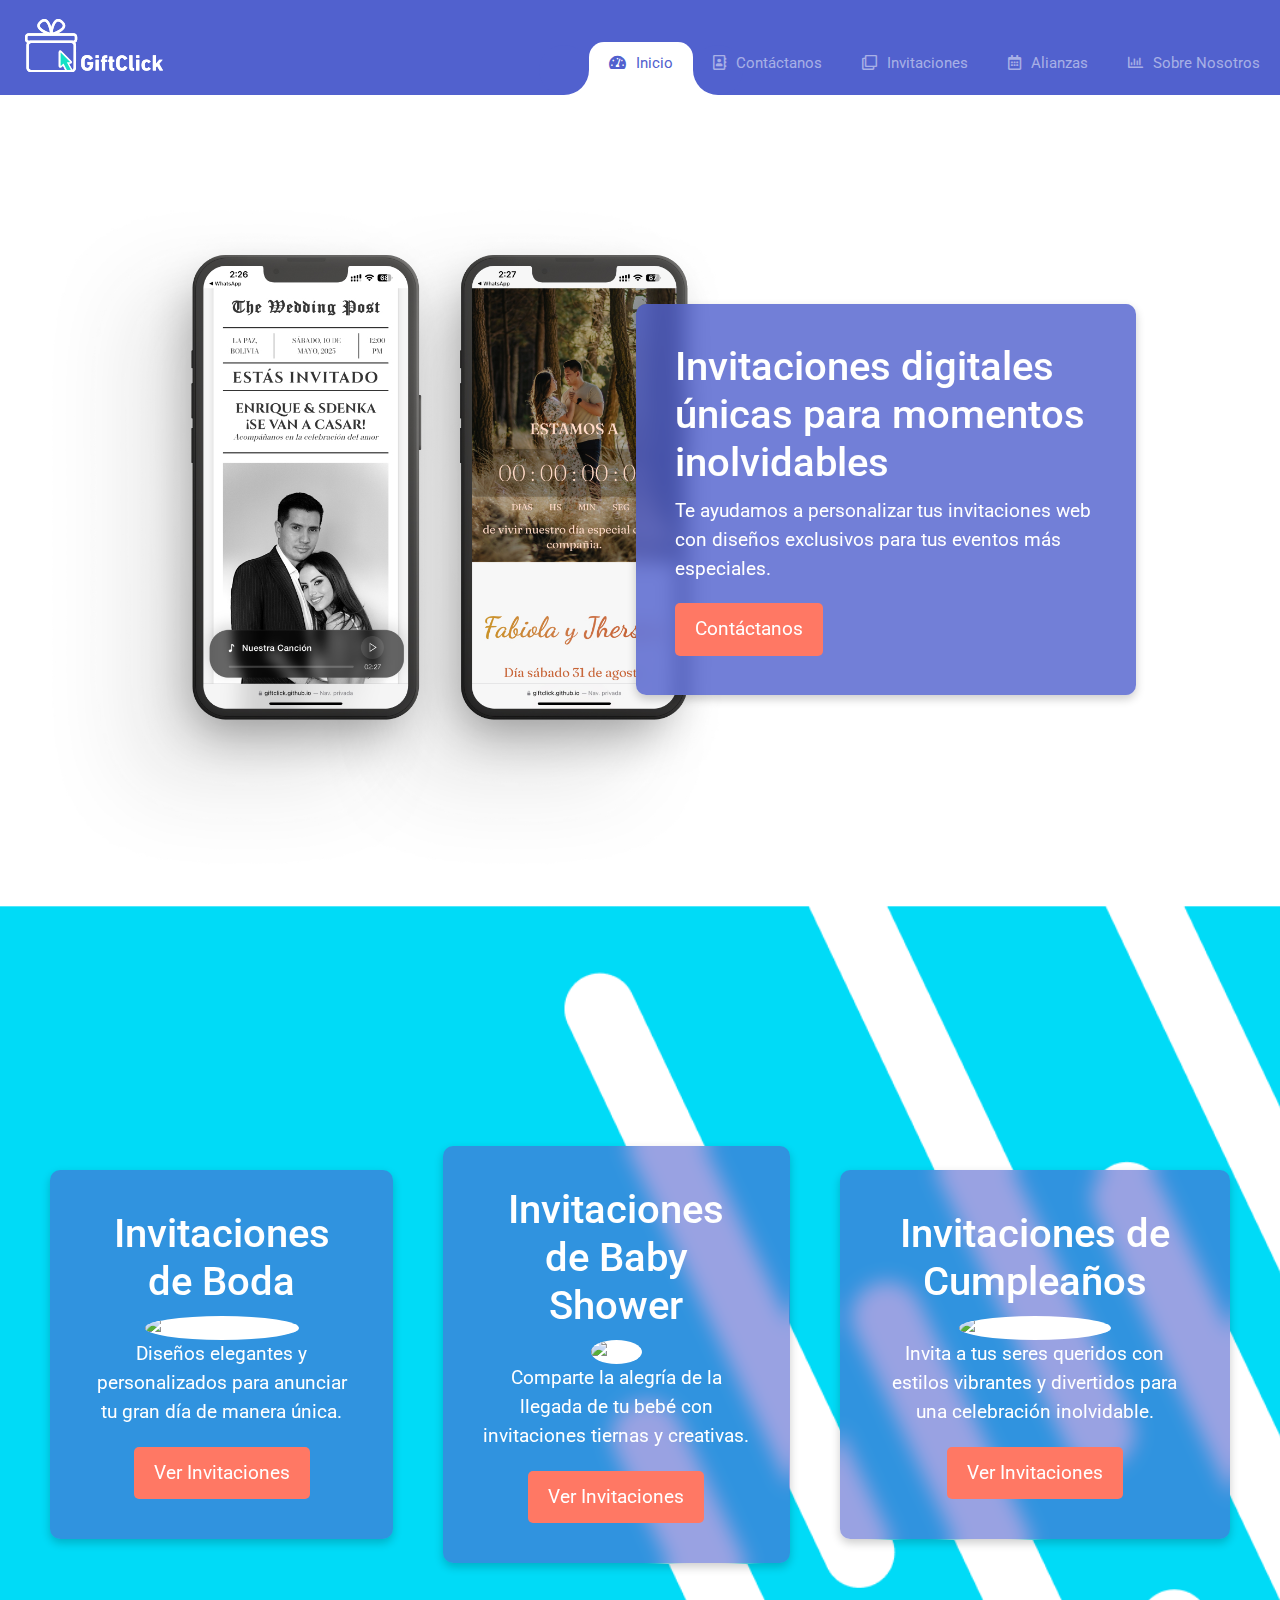
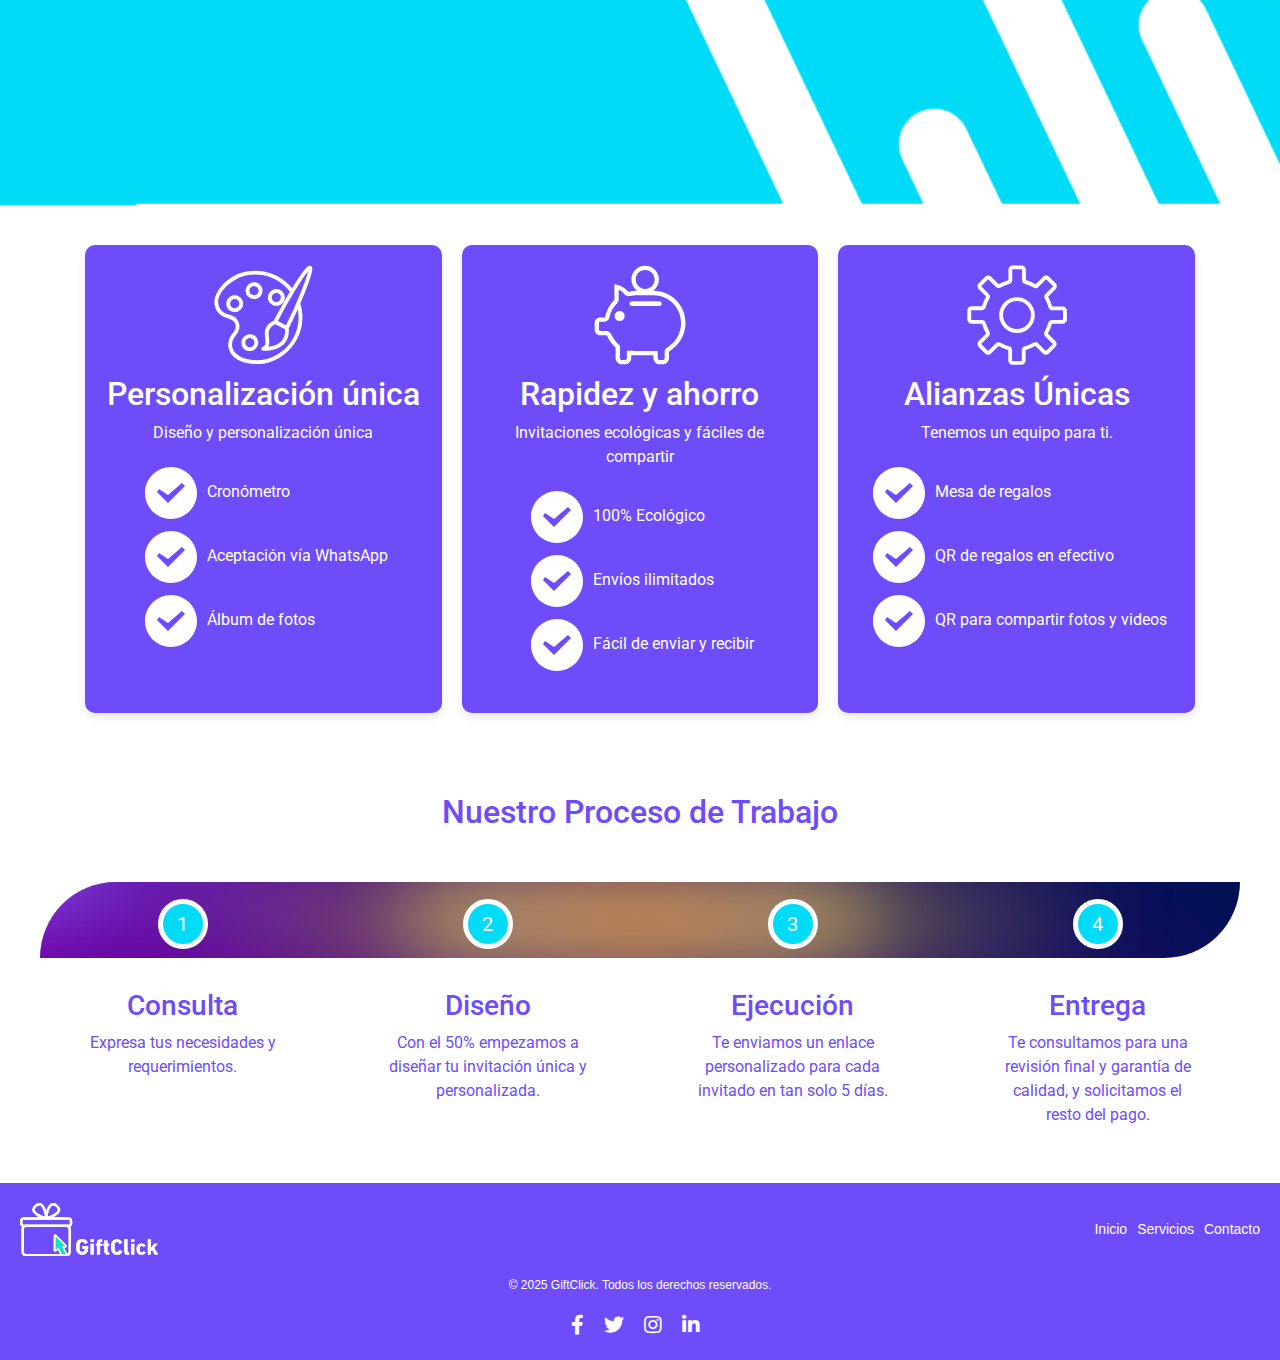
==== index.html @ c55ed54d "Giftclick" ====
<!DOCTYPE html>
<html lang="en">

<head>
    <meta charset="UTF-8">
    <meta name="viewport" content="width=device-width, initial-scale=1.0">
    <title>GiftClick - Invitaciones Virtuales</title>
    <link rel="stylesheet" href="https://cdnjs.cloudflare.com/ajax/libs/font-awesome/5.15.3/css/all.min.css">
    <link rel="stylesheet" href="styles.css">
    <link rel="stylesheet" href="https://stackpath.bootstrapcdn.com/bootstrap/4.5.2/css/bootstrap.min.css">
    <script src="https://cdnjs.cloudflare.com/ajax/libs/jquery/3.6.0/jquery.min.js"></script>
</head>

<body>
    <nav class="navbar navbar-expand-custom navbar-mainbg">
        <a class="navbar-brand navbar-logo" href="#">

            <svg width="138" viewBox="0 0 653 253" fill="none" xmlns="http://www.w3.org/2000/svg">
                <path
                    d="M229.803 114.18H17.219C12.6551 114.17 8.28077 112.353 5.05361 109.125C1.82645 105.898 0.00931408 101.523 0 96.9588V84.779C0.00931408 80.2146 1.82645 75.8398 5.05361 72.6123C8.28077 69.3848 12.6551 67.5674 17.219 67.5581H229.803C234.367 67.5674 238.742 69.3848 241.969 72.6123C245.196 75.8398 247.013 80.2146 247.022 84.779V96.9588C247.013 101.523 245.196 105.898 241.969 109.125C238.742 112.353 234.367 114.17 229.803 114.18V114.18ZM17.2013 78.9272C15.6401 78.9272 14.1429 79.5474 13.0389 80.6515C11.935 81.7556 11.3148 83.2529 11.3148 84.8143V96.9588C11.3148 98.5202 11.935 100.018 13.0389 101.122C14.1429 102.226 15.6401 102.846 17.2013 102.846H229.803C231.365 102.846 232.862 102.226 233.966 101.122C235.07 100.018 235.69 98.5202 235.69 96.9588V84.779C235.69 83.2176 235.07 81.7203 233.966 80.6162C232.862 79.5122 231.365 78.8919 229.803 78.8919L17.2013 78.9272Z"
                    fill="white" />
                <path
                    d="M118.629 76.8469C117.394 76.8466 116.168 76.6442 114.999 76.2477C91.3467 68.2453 62.3724 54.673 58.7241 35.478C56.9617 26.2946 61.1034 17.411 70.9554 9.03847C80.8074 0.66596 90.2364 -1.88982 98.9781 1.37106C117.272 8.17482 125.767 39.109 129.68 63.874C129.931 65.4715 129.834 67.1047 129.396 68.6614C128.958 70.2181 128.189 71.6618 127.141 72.8937C126.093 74.1256 124.792 75.1165 123.326 75.7989C121.86 76.4812 120.264 76.8387 118.647 76.8469H118.629ZM118.471 65.6366L124.075 64.7376L118.471 65.6366ZM91.5935 11.4003C87.7161 11.4003 83.2572 13.5156 78.2871 17.7107C71.7661 23.2277 68.9462 28.4804 69.8627 33.3453C71.819 43.639 90.4303 55.9245 118.435 65.4251C113.782 36.1125 104.829 15.6484 95.0302 11.9998C93.9298 11.5957 92.7657 11.3925 91.5935 11.4003Z"
                    fill="white" />
                <path
                    d="M130.014 76.8469C128.397 76.8386 126.801 76.4812 125.335 75.7988C123.869 75.1165 122.568 74.1256 121.52 72.8937C120.472 71.6618 119.703 70.2181 119.265 68.6614C118.827 67.1047 118.73 65.4715 118.982 63.874V63.874C122.877 39.1971 131.319 8.19248 149.683 1.37109C158.495 -1.87215 167.854 0.70125 177.706 9.0385C187.558 17.3758 191.682 26.277 189.937 35.478C186.289 54.6731 157.315 68.2453 133.663 76.2477C132.488 76.6461 131.255 76.8485 130.014 76.8469V76.8469ZM157.068 11.4004C155.896 11.3926 154.731 11.5957 153.631 11.9998C143.832 15.6485 134.861 36.0949 130.226 65.4251C158.249 55.9245 176.842 43.639 178.799 33.3453C179.715 28.4804 176.895 23.2278 170.374 17.7107C165.404 13.5157 160.945 11.4004 157.068 11.4004V11.4004Z"
                    fill="white" />
                <path
                    d="M266.021 208.005C266.021 199.192 266.656 192.564 268.03 188.334C271.732 176.912 281.354 170.884 294.467 170.884C307.262 170.884 316.568 177.018 320.057 186.219C320.375 186.959 320.269 187.488 319.634 187.805L308.32 192.564C307.579 192.776 307.051 192.564 306.839 192.035C305.692 189.762 303.924 187.86 301.741 186.55C299.557 185.24 297.048 184.575 294.502 184.632C288.475 184.632 284.668 187.276 282.976 192.67C282.236 194.997 281.813 200.073 281.813 208.005C281.813 215.937 282.236 221.119 282.976 223.445C284.668 228.733 288.58 231.377 294.714 231.377C300.212 231.377 304.865 228.628 306.24 223.974C306.838 221.673 307.122 219.301 307.086 216.924C307.098 216.838 307.089 216.75 307.061 216.668C307.034 216.585 306.987 216.511 306.926 216.449C306.864 216.388 306.79 216.341 306.707 216.313C306.625 216.286 306.537 216.277 306.451 216.289H296.723C295.983 216.289 295.665 215.972 295.665 215.231V205.079C295.665 204.338 295.983 204.021 296.723 204.021H321.397C322.137 204.021 322.454 204.338 322.454 205.079V211.001C322.647 216.451 322.054 221.901 320.692 227.182C317.167 238.604 307.262 245.161 294.467 245.161C281.354 245.161 271.732 239.133 268.03 227.711C266.656 223.445 266.021 216.818 266.021 208.005Z"
                    fill="white" />
                <path
                    d="M335.179 184.632C334.439 184.632 334.122 184.315 334.122 183.575V173.104C334.122 172.364 334.439 172.047 335.179 172.047H347.869C348.609 172.047 348.926 172.364 348.926 173.104V183.575C348.926 184.315 348.609 184.632 347.869 184.632H335.179ZM335.179 243.962C334.439 243.962 334.122 243.645 334.122 242.905V193.904C334.122 193.163 334.439 192.846 335.179 192.846H347.869C348.609 192.846 348.926 193.163 348.926 193.904V242.975C348.926 243.715 348.609 244.033 347.869 244.033L335.179 243.962Z"
                    fill="white" />
                <path
                    d="M365.211 243.962C364.471 243.962 364.153 243.645 364.153 242.905V204.303C364.165 204.217 364.157 204.129 364.129 204.047C364.101 203.965 364.055 203.89 363.993 203.829C363.932 203.767 363.857 203.721 363.775 203.693C363.693 203.665 363.605 203.657 363.519 203.669H360.347C359.606 203.669 359.289 203.351 359.289 202.611V193.798C359.289 193.057 359.606 192.74 360.347 192.74H363.519C363.605 192.752 363.693 192.743 363.775 192.716C363.857 192.688 363.932 192.641 363.993 192.58C364.055 192.519 364.101 192.444 364.129 192.362C364.157 192.279 364.165 192.192 364.153 192.106V189.673C364.153 177.335 369.864 172.047 382.13 172.047H387.946C388.687 172.047 389.004 172.364 389.004 173.104V183.046C389.004 183.786 388.687 184.103 387.946 184.103H384.668C380.015 184.103 378.852 185.267 378.852 189.603V192.141C378.841 192.227 378.849 192.315 378.877 192.397C378.904 192.479 378.951 192.554 379.012 192.615C379.074 192.677 379.148 192.723 379.231 192.751C379.313 192.779 379.401 192.787 379.487 192.775H387.841C388.581 192.775 388.898 193.093 388.898 193.833V202.646C388.898 203.386 388.581 203.704 387.841 203.704H379.487C379.401 203.692 379.313 203.701 379.231 203.728C379.148 203.756 379.074 203.803 379.012 203.864C378.951 203.925 378.904 204 378.877 204.082C378.849 204.165 378.841 204.252 378.852 204.338V242.94C378.852 243.68 378.535 243.998 377.795 243.998L365.211 243.962Z"
                    fill="white" />
                <path
                    d="M415.44 244.597C403.702 244.597 399.155 239.415 399.155 227.57V204.303C399.167 204.217 399.159 204.129 399.131 204.047C399.103 203.965 399.057 203.89 398.995 203.829C398.934 203.767 398.859 203.721 398.777 203.693C398.694 203.665 398.607 203.657 398.521 203.669H395.348C394.608 203.669 394.291 203.351 394.291 202.611V193.798C394.291 193.057 394.608 192.74 395.348 192.74H398.521C398.607 192.752 398.694 192.743 398.777 192.716C398.859 192.688 398.934 192.642 398.995 192.58C399.057 192.519 399.103 192.444 399.131 192.362C399.159 192.279 399.167 192.192 399.155 192.106V178.357C399.155 177.617 399.473 177.3 400.213 177.3H412.797C413.537 177.3 413.854 177.617 413.854 178.357V192.106C413.842 192.192 413.851 192.279 413.878 192.362C413.906 192.444 413.953 192.519 414.014 192.58C414.075 192.642 414.15 192.688 414.232 192.716C414.315 192.743 414.402 192.752 414.488 192.74H421.045C421.785 192.74 422.102 193.057 422.102 193.798V202.611C422.102 203.351 421.785 203.669 421.045 203.669H414.488C414.402 203.657 414.315 203.665 414.232 203.693C414.15 203.721 414.075 203.767 414.014 203.829C413.953 203.89 413.906 203.965 413.878 204.047C413.851 204.129 413.842 204.217 413.854 204.303V226.935C413.854 230.743 415.123 232.012 418.507 232.012H421.045C421.785 232.012 422.102 232.329 422.102 233.069V243.539C422.102 244.28 421.785 244.597 421.045 244.597H415.44Z"
                    fill="white" />
                <path
                    d="M431.408 208.004C431.408 199.015 432.042 192.458 433.417 188.616C437.224 177.088 446.318 170.989 459.007 170.989C471.168 170.989 479.945 176.806 484.069 186.959C484.386 187.593 484.281 188.016 483.54 188.228L472.014 193.41C471.889 193.501 471.743 193.56 471.59 193.582C471.437 193.604 471.28 193.589 471.134 193.537C470.988 193.484 470.857 193.398 470.753 193.283C470.648 193.169 470.573 193.031 470.534 192.881C468.207 187.488 464.4 184.738 459.113 184.738C456.669 184.578 454.247 185.286 452.274 186.737C450.301 188.188 448.903 190.289 448.327 192.67C447.587 195.102 447.164 200.179 447.164 208.11C447.164 216.042 447.587 221.118 448.327 223.551C448.903 225.932 450.301 228.033 452.274 229.484C454.247 230.935 456.669 231.643 459.113 231.483C464.4 231.483 468.207 228.733 470.534 223.339C470.573 223.189 470.648 223.052 470.753 222.937C470.857 222.823 470.988 222.736 471.134 222.684C471.28 222.632 471.437 222.616 471.59 222.638C471.743 222.66 471.889 222.719 472.014 222.811L483.54 227.993C484.281 228.204 484.386 228.627 484.069 229.262C479.945 239.415 471.168 245.231 459.007 245.231C446.318 245.231 437.224 239.097 433.417 227.605C432.042 223.551 431.408 216.994 431.408 208.004Z"
                    fill="white" />
                <path
                    d="M509.554 244.597C498.239 244.597 493.692 239.732 493.692 228.31V173.104C493.692 172.364 494.009 172.047 494.75 172.047H507.439C508.179 172.047 508.497 172.364 508.497 173.104V227.147C508.497 230.425 509.977 232.012 512.938 232.012H515.159C515.899 232.012 516.216 232.329 516.216 233.069V243.539C516.216 244.28 515.899 244.597 515.159 244.597H509.554Z"
                    fill="white" />
                <path
                    d="M527.108 184.632C526.368 184.632 526.05 184.315 526.05 183.575V173.104C526.05 172.364 526.368 172.047 527.108 172.047H539.797C540.538 172.047 540.855 172.364 540.855 173.104V183.575C540.855 184.315 540.538 184.632 539.797 184.632H527.108ZM527.108 243.962C526.368 243.962 526.05 243.645 526.05 242.905V193.904C526.05 193.163 526.368 192.846 527.108 192.846H539.797C540.538 192.846 540.855 193.163 540.855 193.904V242.975C540.855 243.715 540.538 244.033 539.797 244.033L527.108 243.962Z"
                    fill="white" />
                <path
                    d="M553.227 230.637C551.111 222.595 551.111 214.143 553.227 206.101C556.188 196.689 564.33 191.612 575.328 191.612C579.105 191.475 582.856 192.284 586.242 193.965C589.627 195.645 592.54 198.145 594.715 201.236C594.8 201.346 594.863 201.473 594.899 201.608C594.934 201.742 594.943 201.883 594.923 202.021C594.903 202.159 594.856 202.292 594.784 202.412C594.712 202.531 594.616 202.635 594.503 202.717L585.303 208.745C585.19 208.846 585.056 208.921 584.91 208.965C584.765 209.009 584.612 209.022 584.462 209.002C584.311 208.982 584.167 208.93 584.038 208.849C583.91 208.768 583.8 208.66 583.717 208.533C582.84 207.17 581.635 206.049 580.213 205.273C578.79 204.497 577.195 204.091 575.575 204.092C573.815 203.919 572.052 204.377 570.599 205.384C569.147 206.392 568.099 207.883 567.644 209.591C566.364 215.397 566.364 221.411 567.644 227.217C568.106 228.919 569.157 230.402 570.609 231.402C572.061 232.402 573.82 232.856 575.575 232.681C577.195 232.682 578.79 232.276 580.213 231.5C581.635 230.724 582.84 229.603 583.717 228.239C583.8 228.112 583.91 228.005 584.038 227.924C584.167 227.843 584.311 227.791 584.462 227.771C584.612 227.751 584.765 227.763 584.91 227.808C585.056 227.852 585.19 227.927 585.303 228.028L594.503 234.056C594.616 234.138 594.712 234.242 594.784 234.361C594.856 234.481 594.903 234.613 594.923 234.752C594.943 234.89 594.934 235.031 594.899 235.165C594.863 235.3 594.8 235.427 594.715 235.537C592.54 238.628 589.627 241.128 586.242 242.808C582.856 244.489 579.105 245.297 575.328 245.161C564.33 245.125 556.188 240.049 553.227 230.637Z"
                    fill="white" />
                <path
                    d="M638.141 243.962C637.803 243.957 637.474 243.854 637.193 243.666C636.911 243.479 636.69 243.215 636.555 242.905L625.134 222.282L619.847 228.839V242.94C619.847 243.68 619.53 243.998 618.789 243.998H606.1C605.36 243.998 605.042 243.68 605.042 242.94V173.14C605.042 172.399 605.36 172.082 606.1 172.082H618.789C619.53 172.082 619.847 172.399 619.847 173.14V211.918L634.546 193.833C634.776 193.514 635.078 193.252 635.426 193.069C635.775 192.885 636.161 192.785 636.555 192.775H650.09C650.212 192.777 650.331 192.815 650.431 192.884C650.531 192.953 650.609 193.05 650.654 193.163C650.7 193.276 650.71 193.4 650.685 193.519C650.66 193.639 650.6 193.748 650.513 193.833L634.863 211.918L652.734 242.905C652.945 243.328 652.84 243.962 652.205 243.962H638.141Z"
                    fill="white" />
                <path
                    d="M219.564 102.828H28.6395C22.8448 102.833 17.2888 105.137 13.1914 109.235C9.09396 113.333 6.78998 118.89 6.78531 124.685V230.919C6.78998 236.714 9.09396 242.271 13.1914 246.369C17.2888 250.467 22.8448 252.771 28.6395 252.775H219.564C225.358 252.771 230.914 250.467 235.012 246.369C239.109 242.271 241.413 236.714 241.418 230.919V124.614C241.394 118.831 239.082 113.293 234.987 109.21C230.891 105.127 225.346 102.833 219.564 102.828V102.828ZM194.89 211.301L211.827 241.495H202.468L187.329 211.829C186.813 210.804 186.067 209.911 185.15 209.22C184.233 208.529 183.17 208.059 182.041 207.846C181.588 207.763 181.128 207.722 180.667 207.722C178.746 207.713 176.897 208.446 175.503 209.767L170.727 214.121V165.701L204.865 200.073H201.34C200.038 200.095 198.764 200.455 197.642 201.117C196.521 201.78 195.59 202.722 194.942 203.852C194.294 204.981 193.95 206.26 193.944 207.563C193.937 208.865 194.27 210.147 194.907 211.283L194.89 211.301ZM230.032 230.919C230.023 232.869 229.475 234.778 228.449 236.436C227.422 238.094 225.958 239.436 224.216 240.313L207.914 211.248L214.082 211.142C215.565 211.132 217.011 210.685 218.24 209.856C219.469 209.027 220.425 207.854 220.99 206.483C221.555 205.113 221.702 203.606 221.414 202.152C221.126 200.698 220.415 199.361 219.37 198.31L172.383 151.001C171.334 149.944 169.994 149.222 168.535 148.927C167.075 148.632 165.56 148.776 164.183 149.343C162.805 149.909 161.626 150.871 160.796 152.108C159.965 153.344 159.521 154.799 159.518 156.289V222.599C159.515 224.06 159.938 225.49 160.734 226.715C161.53 227.939 162.665 228.906 164.001 229.496C165.337 230.087 166.816 230.276 168.257 230.04C169.699 229.804 171.041 229.154 172.119 228.169L179.592 221.365L189.814 241.406H28.6395C25.8349 241.406 23.1452 240.292 21.1621 238.309C19.179 236.325 18.0649 233.635 18.0649 230.83V124.526C18.0649 121.721 19.179 119.031 21.1621 117.048C23.1452 115.065 25.8349 113.95 28.6395 113.95H219.564C222.368 113.95 225.058 115.065 227.041 117.048C229.024 119.031 230.138 121.721 230.138 124.526L230.032 230.919Z"
                    fill="white" />
                <path
                    d="M216.303 238.551L198.926 207.581C198.788 207.336 198.717 207.059 198.718 206.778C198.72 206.497 198.795 206.221 198.935 205.978C199.075 205.734 199.277 205.532 199.519 205.389C199.762 205.247 200.037 205.17 200.318 205.167L211.333 204.973C211.652 204.969 211.963 204.871 212.226 204.692C212.49 204.512 212.695 204.259 212.815 203.963C212.936 203.668 212.966 203.344 212.903 203.031C212.84 202.718 212.686 202.431 212.461 202.205L171.238 160.695C171.012 160.463 170.722 160.303 170.404 160.237C170.087 160.171 169.757 160.202 169.458 160.325C169.158 160.449 168.902 160.659 168.723 160.929C168.544 161.199 168.45 161.517 168.453 161.841V220.008C168.453 220.322 168.544 220.63 168.716 220.893C168.888 221.157 169.132 221.365 169.42 221.492C169.707 221.619 170.026 221.66 170.336 221.609C170.646 221.558 170.935 221.418 171.167 221.207L180.966 212.27C181.151 212.102 181.371 211.978 181.611 211.909C181.851 211.839 182.103 211.826 182.349 211.871C182.594 211.915 182.826 212.016 183.027 212.164C183.227 212.313 183.391 212.506 183.504 212.728L198.168 241.477H214.276L215.616 240.772C215.809 240.673 215.98 240.537 216.12 240.372C216.259 240.206 216.364 240.014 216.428 239.806C216.492 239.599 216.514 239.382 216.493 239.166C216.471 238.95 216.407 238.741 216.303 238.551V238.551Z"
                    fill="white" />
                <path
                    d="M229.803 114.18H17.219C12.6551 114.17 8.28077 112.353 5.05361 109.125C1.82645 105.898 0.00931408 101.523 0 96.9588V84.779C0.00931408 80.2146 1.82645 75.8398 5.05361 72.6123C8.28077 69.3848 12.6551 67.5674 17.219 67.5581H229.803C234.367 67.5674 238.742 69.3848 241.969 72.6123C245.196 75.8398 247.013 80.2146 247.022 84.779V96.9588C247.013 101.523 245.196 105.898 241.969 109.125C238.742 112.353 234.367 114.17 229.803 114.18V114.18ZM17.2013 78.9272C15.6401 78.9272 14.1429 79.5474 13.0389 80.6515C11.935 81.7556 11.3148 83.2529 11.3148 84.8143V96.9588C11.3148 98.5202 11.935 100.018 13.0389 101.122C14.1429 102.226 15.6401 102.846 17.2013 102.846H229.803C231.365 102.846 232.862 102.226 233.966 101.122C235.07 100.018 235.69 98.5202 235.69 96.9588V84.779C235.69 83.2176 235.07 81.7203 233.966 80.6162C232.862 79.5122 231.365 78.8919 229.803 78.8919L17.2013 78.9272Z"
                    fill="white" />
                <path
                    d="M118.629 76.8469C117.394 76.8466 116.168 76.6442 114.999 76.2477C91.3467 68.2453 62.3724 54.673 58.7241 35.478C56.9617 26.2946 61.1034 17.411 70.9554 9.03847C80.8074 0.66596 90.2364 -1.88982 98.9781 1.37106C117.272 8.17482 125.767 39.109 129.68 63.874C129.931 65.4715 129.834 67.1047 129.396 68.6614C128.958 70.2181 128.189 71.6618 127.141 72.8937C126.093 74.1256 124.792 75.1165 123.326 75.7989C121.86 76.4812 120.264 76.8387 118.647 76.8469H118.629ZM118.471 65.6366L124.075 64.7376L118.471 65.6366ZM91.5935 11.4003C87.7161 11.4003 83.2572 13.5156 78.2871 17.7107C71.7661 23.2277 68.9462 28.4804 69.8627 33.3453C71.819 43.639 90.4303 55.9245 118.435 65.4251C113.782 36.1125 104.829 15.6484 95.0302 11.9998C93.9298 11.5957 92.7657 11.3925 91.5935 11.4003Z"
                    fill="white" />
                <path
                    d="M130.014 76.8469C128.397 76.8386 126.801 76.4812 125.335 75.7988C123.869 75.1165 122.568 74.1256 121.52 72.8937C120.472 71.6618 119.703 70.2181 119.265 68.6614C118.827 67.1047 118.73 65.4715 118.982 63.874V63.874C122.877 39.1971 131.319 8.19248 149.683 1.37109C158.495 -1.87215 167.854 0.70125 177.706 9.0385C187.558 17.3758 191.682 26.277 189.937 35.478C186.289 54.6731 157.315 68.2453 133.663 76.2477C132.488 76.6461 131.255 76.8485 130.014 76.8469V76.8469ZM157.068 11.4004C155.896 11.3926 154.731 11.5957 153.631 11.9998C143.832 15.6485 134.861 36.0949 130.226 65.4251C158.249 55.9245 176.842 43.639 178.799 33.3453C179.715 28.4804 176.895 23.2278 170.374 17.7107C165.404 13.5157 160.945 11.4004 157.068 11.4004V11.4004Z"
                    fill="white" />
                <path
                    d="M266.021 208.005C266.021 199.192 266.656 192.564 268.03 188.334C271.732 176.912 281.354 170.884 294.467 170.884C307.262 170.884 316.568 177.018 320.057 186.219C320.375 186.959 320.269 187.488 319.634 187.805L308.32 192.564C307.579 192.776 307.051 192.564 306.839 192.035C305.692 189.762 303.924 187.86 301.741 186.55C299.557 185.24 297.048 184.575 294.502 184.632C288.475 184.632 284.668 187.276 282.976 192.67C282.236 194.997 281.813 200.073 281.813 208.005C281.813 215.937 282.236 221.119 282.976 223.445C284.668 228.733 288.58 231.377 294.714 231.377C300.212 231.377 304.865 228.628 306.24 223.974C306.838 221.673 307.122 219.301 307.086 216.924C307.098 216.838 307.089 216.75 307.061 216.668C307.034 216.585 306.987 216.511 306.926 216.449C306.864 216.388 306.79 216.341 306.707 216.313C306.625 216.286 306.537 216.277 306.451 216.289H296.723C295.983 216.289 295.665 215.972 295.665 215.231V205.079C295.665 204.338 295.983 204.021 296.723 204.021H321.397C322.137 204.021 322.454 204.338 322.454 205.079V211.001C322.647 216.451 322.054 221.901 320.692 227.182C317.167 238.604 307.262 245.161 294.467 245.161C281.354 245.161 271.732 239.133 268.03 227.711C266.656 223.445 266.021 216.818 266.021 208.005Z"
                    fill="white" />
                <path
                    d="M335.179 184.632C334.439 184.632 334.122 184.315 334.122 183.575V173.104C334.122 172.364 334.439 172.047 335.179 172.047H347.869C348.609 172.047 348.926 172.364 348.926 173.104V183.575C348.926 184.315 348.609 184.632 347.869 184.632H335.179ZM335.179 243.962C334.439 243.962 334.122 243.645 334.122 242.905V193.904C334.122 193.163 334.439 192.846 335.179 192.846H347.869C348.609 192.846 348.926 193.163 348.926 193.904V242.975C348.926 243.715 348.609 244.033 347.869 244.033L335.179 243.962Z"
                    fill="white" />
                <path
                    d="M365.211 243.962C364.471 243.962 364.153 243.645 364.153 242.905V204.303C364.165 204.217 364.157 204.129 364.129 204.047C364.101 203.965 364.055 203.89 363.993 203.829C363.932 203.767 363.857 203.721 363.775 203.693C363.693 203.665 363.605 203.657 363.519 203.669H360.347C359.606 203.669 359.289 203.351 359.289 202.611V193.798C359.289 193.057 359.606 192.74 360.347 192.74H363.519C363.605 192.752 363.693 192.743 363.775 192.716C363.857 192.688 363.932 192.641 363.993 192.58C364.055 192.519 364.101 192.444 364.129 192.362C364.157 192.279 364.165 192.192 364.153 192.106V189.673C364.153 177.335 369.864 172.047 382.13 172.047H387.946C388.687 172.047 389.004 172.364 389.004 173.104V183.046C389.004 183.786 388.687 184.103 387.946 184.103H384.668C380.015 184.103 378.852 185.267 378.852 189.603V192.141C378.841 192.227 378.849 192.315 378.877 192.397C378.904 192.479 378.951 192.554 379.012 192.615C379.074 192.677 379.148 192.723 379.231 192.751C379.313 192.779 379.401 192.787 379.487 192.775H387.841C388.581 192.775 388.898 193.093 388.898 193.833V202.646C388.898 203.386 388.581 203.704 387.841 203.704H379.487C379.401 203.692 379.313 203.701 379.231 203.728C379.148 203.756 379.074 203.803 379.012 203.864C378.951 203.925 378.904 204 378.877 204.082C378.849 204.165 378.841 204.252 378.852 204.338V242.94C378.852 243.68 378.535 243.998 377.795 243.998L365.211 243.962Z"
                    fill="white" />
                <path
                    d="M415.44 244.597C403.702 244.597 399.155 239.415 399.155 227.57V204.303C399.167 204.217 399.159 204.129 399.131 204.047C399.103 203.965 399.057 203.89 398.995 203.829C398.934 203.767 398.859 203.721 398.777 203.693C398.694 203.665 398.607 203.657 398.521 203.669H395.348C394.608 203.669 394.291 203.351 394.291 202.611V193.798C394.291 193.057 394.608 192.74 395.348 192.74H398.521C398.607 192.752 398.694 192.743 398.777 192.716C398.859 192.688 398.934 192.642 398.995 192.58C399.057 192.519 399.103 192.444 399.131 192.362C399.159 192.279 399.167 192.192 399.155 192.106V178.357C399.155 177.617 399.473 177.3 400.213 177.3H412.797C413.537 177.3 413.854 177.617 413.854 178.357V192.106C413.842 192.192 413.851 192.279 413.878 192.362C413.906 192.444 413.953 192.519 414.014 192.58C414.075 192.642 414.15 192.688 414.232 192.716C414.315 192.743 414.402 192.752 414.488 192.74H421.045C421.785 192.74 422.102 193.057 422.102 193.798V202.611C422.102 203.351 421.785 203.669 421.045 203.669H414.488C414.402 203.657 414.315 203.665 414.232 203.693C414.15 203.721 414.075 203.767 414.014 203.829C413.953 203.89 413.906 203.965 413.878 204.047C413.851 204.129 413.842 204.217 413.854 204.303V226.935C413.854 230.743 415.123 232.012 418.507 232.012H421.045C421.785 232.012 422.102 232.329 422.102 233.069V243.539C422.102 244.28 421.785 244.597 421.045 244.597H415.44Z"
                    fill="white" />
                <path
                    d="M431.408 208.004C431.408 199.015 432.042 192.458 433.417 188.616C437.224 177.088 446.318 170.989 459.007 170.989C471.168 170.989 479.945 176.806 484.069 186.959C484.386 187.593 484.281 188.016 483.54 188.228L472.014 193.41C471.889 193.501 471.743 193.56 471.59 193.582C471.437 193.604 471.28 193.589 471.134 193.537C470.988 193.484 470.857 193.398 470.753 193.283C470.648 193.169 470.573 193.031 470.534 192.881C468.207 187.488 464.4 184.738 459.113 184.738C456.669 184.578 454.247 185.286 452.274 186.737C450.301 188.188 448.903 190.289 448.327 192.67C447.587 195.102 447.164 200.179 447.164 208.11C447.164 216.042 447.587 221.118 448.327 223.551C448.903 225.932 450.301 228.033 452.274 229.484C454.247 230.935 456.669 231.643 459.113 231.483C464.4 231.483 468.207 228.733 470.534 223.339C470.573 223.189 470.648 223.052 470.753 222.937C470.857 222.823 470.988 222.736 471.134 222.684C471.28 222.632 471.437 222.616 471.59 222.638C471.743 222.66 471.889 222.719 472.014 222.811L483.54 227.993C484.281 228.204 484.386 228.627 484.069 229.262C479.945 239.415 471.168 245.231 459.007 245.231C446.318 245.231 437.224 239.097 433.417 227.605C432.042 223.551 431.408 216.994 431.408 208.004Z"
                    fill="white" />
                <path
                    d="M509.554 244.597C498.239 244.597 493.692 239.732 493.692 228.31V173.104C493.692 172.364 494.009 172.047 494.75 172.047H507.439C508.179 172.047 508.497 172.364 508.497 173.104V227.147C508.497 230.425 509.977 232.012 512.938 232.012H515.159C515.899 232.012 516.216 232.329 516.216 233.069V243.539C516.216 244.28 515.899 244.597 515.159 244.597H509.554Z"
                    fill="white" />
                <path
                    d="M527.108 184.632C526.368 184.632 526.05 184.315 526.05 183.575V173.104C526.05 172.364 526.368 172.047 527.108 172.047H539.797C540.538 172.047 540.855 172.364 540.855 173.104V183.575C540.855 184.315 540.538 184.632 539.797 184.632H527.108ZM527.108 243.962C526.368 243.962 526.05 243.645 526.05 242.905V193.904C526.05 193.163 526.368 192.846 527.108 192.846H539.797C540.538 192.846 540.855 193.163 540.855 193.904V242.975C540.855 243.715 540.538 244.033 539.797 244.033L527.108 243.962Z"
                    fill="white" />
                <path
                    d="M553.227 230.637C551.111 222.595 551.111 214.143 553.227 206.101C556.188 196.689 564.33 191.612 575.328 191.612C579.105 191.475 582.856 192.284 586.242 193.965C589.627 195.645 592.54 198.145 594.715 201.236C594.8 201.346 594.863 201.473 594.899 201.608C594.934 201.742 594.943 201.883 594.923 202.021C594.903 202.159 594.856 202.292 594.784 202.412C594.712 202.531 594.616 202.635 594.503 202.717L585.303 208.745C585.19 208.846 585.056 208.921 584.91 208.965C584.765 209.009 584.612 209.022 584.462 209.002C584.311 208.982 584.167 208.93 584.038 208.849C583.91 208.768 583.8 208.66 583.717 208.533C582.84 207.17 581.635 206.049 580.213 205.273C578.79 204.497 577.195 204.091 575.575 204.092C573.815 203.919 572.052 204.377 570.599 205.384C569.147 206.392 568.099 207.883 567.644 209.591C566.364 215.397 566.364 221.411 567.644 227.217C568.106 228.919 569.157 230.402 570.609 231.402C572.061 232.402 573.82 232.856 575.575 232.681C577.195 232.682 578.79 232.276 580.213 231.5C581.635 230.724 582.84 229.603 583.717 228.239C583.8 228.112 583.91 228.005 584.038 227.924C584.167 227.843 584.311 227.791 584.462 227.771C584.612 227.751 584.765 227.763 584.91 227.808C585.056 227.852 585.19 227.927 585.303 228.028L594.503 234.056C594.616 234.138 594.712 234.242 594.784 234.361C594.856 234.481 594.903 234.613 594.923 234.752C594.943 234.89 594.934 235.031 594.899 235.165C594.863 235.3 594.8 235.427 594.715 235.537C592.54 238.628 589.627 241.128 586.242 242.808C582.856 244.489 579.105 245.297 575.328 245.161C564.33 245.125 556.188 240.049 553.227 230.637Z"
                    fill="white" />
                <path
                    d="M638.141 243.962C637.803 243.957 637.474 243.854 637.193 243.666C636.911 243.479 636.69 243.215 636.555 242.905L625.134 222.282L619.847 228.839V242.94C619.847 243.68 619.53 243.998 618.789 243.998H606.1C605.36 243.998 605.042 243.68 605.042 242.94V173.14C605.042 172.399 605.36 172.082 606.1 172.082H618.789C619.53 172.082 619.847 172.399 619.847 173.14V211.918L634.546 193.833C634.776 193.514 635.078 193.252 635.426 193.069C635.775 192.885 636.161 192.785 636.555 192.775H650.09C650.212 192.777 650.331 192.815 650.431 192.884C650.531 192.953 650.609 193.05 650.654 193.163C650.7 193.276 650.71 193.4 650.685 193.519C650.66 193.639 650.6 193.748 650.513 193.833L634.863 211.918L652.734 242.905C652.945 243.328 652.84 243.962 652.205 243.962H638.141Z"
                    fill="white" />
                <path
                    d="M219.564 102.828H28.6395C22.8448 102.833 17.2888 105.137 13.1914 109.235C9.09396 113.333 6.78998 118.89 6.78531 124.685V230.919C6.78998 236.714 9.09396 242.271 13.1914 246.369C17.2888 250.467 22.8448 252.771 28.6395 252.775H219.564C225.358 252.771 230.914 250.467 235.012 246.369C239.109 242.271 241.413 236.714 241.418 230.919V124.614C241.394 118.831 239.082 113.293 234.987 109.21C230.891 105.127 225.346 102.833 219.564 102.828V102.828ZM194.89 211.301L211.827 241.495H202.468L187.329 211.829C186.813 210.804 186.067 209.911 185.15 209.22C184.233 208.529 183.17 208.059 182.041 207.846C181.588 207.763 181.128 207.722 180.667 207.722C178.746 207.713 176.897 208.446 175.503 209.767L170.727 214.121V165.701L204.865 200.073H201.34C200.038 200.095 198.764 200.455 197.642 201.117C196.521 201.78 195.59 202.722 194.942 203.852C194.294 204.981 193.95 206.26 193.944 207.563C193.937 208.865 194.27 210.147 194.907 211.283L194.89 211.301ZM230.032 230.919C230.023 232.869 229.475 234.778 228.449 236.436C227.422 238.094 225.958 239.436 224.216 240.313L207.914 211.248L214.082 211.142C215.565 211.132 217.011 210.685 218.24 209.856C219.469 209.027 220.425 207.854 220.99 206.483C221.555 205.113 221.702 203.606 221.414 202.152C221.126 200.698 220.415 199.361 219.37 198.31L172.383 151.001C171.334 149.944 169.994 149.222 168.535 148.927C167.075 148.632 165.56 148.776 164.183 149.343C162.805 149.909 161.626 150.871 160.796 152.108C159.965 153.344 159.521 154.799 159.518 156.289V222.599C159.515 224.06 159.938 225.49 160.734 226.715C161.53 227.939 162.665 228.906 164.001 229.496C165.337 230.087 166.816 230.276 168.257 230.04C169.699 229.804 171.041 229.154 172.119 228.169L179.592 221.365L189.814 241.406H28.6395C25.8349 241.406 23.1452 240.292 21.1621 238.309C19.179 236.325 18.0649 233.635 18.0649 230.83V124.526C18.0649 121.721 19.179 119.031 21.1621 117.048C23.1452 115.065 25.8349 113.95 28.6395 113.95H219.564C222.368 113.95 225.058 115.065 227.041 117.048C229.024 119.031 230.138 121.721 230.138 124.526L230.032 230.919Z"
                    fill="white" />
                <path
                    d="M216.303 238.551L198.926 207.581C198.788 207.336 198.717 207.059 198.718 206.778C198.72 206.497 198.795 206.221 198.935 205.978C199.075 205.734 199.277 205.532 199.519 205.389C199.762 205.247 200.037 205.17 200.318 205.167L211.333 204.973C211.652 204.969 211.963 204.871 212.226 204.692C212.49 204.512 212.695 204.259 212.815 203.963C212.936 203.668 212.966 203.344 212.903 203.031C212.84 202.718 212.686 202.431 212.461 202.205L171.238 160.695C171.012 160.463 170.722 160.303 170.404 160.237C170.087 160.171 169.757 160.202 169.458 160.325C169.158 160.449 168.902 160.659 168.723 160.929C168.544 161.199 168.45 161.517 168.453 161.841V220.008C168.453 220.322 168.544 220.63 168.716 220.893C168.888 221.157 169.132 221.365 169.42 221.492C169.707 221.619 170.026 221.66 170.336 221.609C170.646 221.558 170.935 221.418 171.167 221.207L180.966 212.27C181.151 212.102 181.371 211.978 181.611 211.909C181.851 211.839 182.103 211.826 182.349 211.871C182.594 211.915 182.826 212.016 183.027 212.164C183.227 212.313 183.391 212.506 183.504 212.728L198.168 241.477H214.276L215.616 240.772C215.809 240.673 215.98 240.537 216.12 240.372C216.259 240.206 216.364 240.014 216.428 239.806C216.492 239.599 216.514 239.382 216.493 239.166C216.471 238.95 216.407 238.741 216.303 238.551V238.551Z"
                    fill="#13E2C6" />
            </svg>
        </a>
        <button class="navbar-toggler" type="button" aria-controls="navbarSupportedContent" aria-expanded="false"
            aria-label="Toggle navigation">
            <i class="fas fa-bars text-white"></i>
        </button>
        <div class="collapse navbar-collapse" id="navbarSupportedContent">
            <ul class="navbar-nav ml-auto">
                <div class="hori-selector">
                    <div class="left"></div>
                    <div class="right"></div>
                </div>
                <li class="nav-item"><a class="nav-link" href="#index"><i
                            class="fas fa-tachometer-alt"></i>Inicio</a></li>
                <li class="nav-item"><a class="nav-link" href="#contactanos"><i
                            class="far fa-address-book"></i>Contáctanos</a></li>
                <li class="nav-item"><a class="nav-link" href="#invitaciones"><i
                            class="far fa-clone"></i>Invitaciones</a></li>
                <li class="nav-item"><a class="nav-link" href="#alianzas"><i
                            class="far fa-calendar-alt"></i>Alianzas</a></li>
                <li class="nav-item"><a class="nav-link" href="#sobre-nosotros"><i
                            class="far fa-chart-bar"></i>Sobre Nosotros</a></li>
            </ul>
        </div>
    </nav>
    <main id="main-content" style="position: relative;">
        <div id="loader" style="
        position: fixed;
        top: 0; left: 0;
        width: 100vw;
        height: 100vh;
        background: white;
        z-index: 9999;
        display: flex;
        justify-content: center;
        align-items: center;
        font-size: 1.5rem;
        color: #6E4CFA;
        transition: opacity 0.3s ease;
        display: none;
        ">
        Cargando...
    </div>
        <!-- Aquí se cargará el contenido dinámico -->
        <section class="hero">
            <div class="hero-content">
                <h1>Invitaciones digitales únicas para momentos inolvidables</h1>
                <p>Te ayudamos a personalizar tus invitaciones web con diseños exclusivos para tus eventos más
                    especiales.
                </p>
                <a href="#">Contáctanos</a>
            </div>
        </section>
        <section class="hero1">
            <div class="hero-content1">
                <h1>Invitaciones de Boda</h1>
                <picture>
                    <source
                        srcset="https://cdnserver.greenvelope.com/public-alt/_images/landing/overview/2024/icon-wedding.2x.png 1x, https://cdnserver.greenvelope.com/public-alt/_images/landing/overview/2024/icon-wedding.2x.png 2x">
                    <img src="https://cdnserver.greenvelope.com/public-alt/_images/landing/overview/2024/icon-wedding.2x.png"
                        height="80" width="80" loading="lazy" alt="wedding invitations">
                </picture>
                <p>Diseños elegantes y personalizados para anunciar tu gran día de manera única.</p>
                <a href="#">Ver Invitaciones</a>
            </div>
            <div class="hero-content1">
                <h1>Invitaciones de Baby Shower</h1>
                <picture>
                    <source
                        srcset="https://cdnserver.greenvelope.com/public-alt/_images/landing/overview/2024/icon-baby.2x.png 1x, https://cdnserver.greenvelope.com/public-alt/_images/landing/overview/2024/icon-baby.2x.png 2x">
                    <img src="https://cdnserver.greenvelope.com/public-alt/_images/landing/overview/2024/icon-baby.2x.png"
                        height="80" width="80" loading="lazy" alt="baby">
                </picture>
                <p>Comparte la alegría de la llegada de tu bebé con invitaciones tiernas y creativas.</p>
                <a href="#">Ver Invitaciones</a>
            </div>
            <div class="hero-content1">
                <h1>Invitaciones de Cumpleaños</h1>
                <picture>
                    <source
                        srcset="https://cdnserver.greenvelope.com/public-alt/_images/landing/overview/2024/icon-birthday.2x.png 1x, https://cdnserver.greenvelope.com/public-alt/_images/landing/overview/2024/icon-birthday.2x.png 2x">
                    <img src="https://cdnserver.greenvelope.com/public-alt/_images/landing/overview/2024/icon-birthday.2x.png"
                        height="80" width="80" loading="lazy" alt="birthday invitations">
                </picture>
                <p>Invita a tus seres queridos con estilos vibrantes y divertidos para una celebración inolvidable.</p>
                <a href="#">Ver Invitaciones</a>
            </div>
        </section>
        <section class="services">
            <div class="container">
                <div class="service-box">
                    <div class="icon" style="width: 100px;">
                        <?xml version="1.0" encoding="utf-8"?>
                        <svg version="1.1" id="Capa_1" xmlns="http://www.w3.org/2000/svg"
                            xmlns:xlink="http://www.w3.org/1999/xlink" x="0px" y="0px" viewBox="0 0 114.4 114.7"
                            style="enable-background:new 0 0 114.4 114.7;" xml:space="preserve">
                            <style type="text/css">
                                .st0 {
                                    fill: #ffffff;
                                }
                            </style>
                            <g>
                                <g>
                                    <path class="st0" d="M45.6,79.8c-2-0.8-4.3-0.8-6.4-0.1c-2.8,0.9-5,3-6.1,5.8c-0.9,2.4-0.8,5,0.2,7.4c1.1,2.3,3,4.1,5.4,5
			c2,0.8,4.3,0.8,6.4,0.1c2.8-0.9,5-3,6.1-5.8c0.9-2.4,0.8-5-0.2-7.4C49.9,82.5,48,80.7,45.6,79.8z M47.1,90.6
			c-0.6,1.5-1.8,2.6-3.3,3.2c-1.1,0.4-2.4,0.4-3.5-0.1C39,93.2,38,92.2,37.4,91c-0.6-1.3-0.6-2.7-0.1-4c0.6-1.5,1.8-2.6,3.3-3.1
			c1.1-0.4,2.4-0.4,3.5,0.1c1.3,0.5,2.4,1.5,2.9,2.7C47.6,87.9,47.6,89.3,47.1,90.6z" />
                                    <path class="st0" d="M75.5,46.3c1.4-0.5,2.6-1.2,3.7-2.2c1.9-1.8,2.9-4.2,3-6.8s-0.9-5-2.7-6.8c-2.5-2.6-6.5-3.6-10-2.5
			c-1.4,0.5-2.6,1.2-3.7,2.2c-1.9,1.8-2.9,4.2-3,6.8s0.9,5,2.7,6.8C68,46.5,72,47.4,75.5,46.3z M67.2,37.1c0-1.4,0.6-2.7,1.6-3.7
			c0.6-0.6,1.3-1,2-1.2c1.9-0.6,4.1-0.1,5.4,1.3c1,1,1.5,2.3,1.4,3.7c0,1.4-0.6,2.7-1.6,3.7c-0.6,0.6-1.3,1-2,1.2
			c-1.9,0.6-4.1,0.1-5.5-1.3C67.7,39.8,67.2,38.5,67.2,37.1z" />
                                    <path class="st0" d="M47.8,38.9c0.7-0.1,1.4-0.2,2.1-0.4c4.3-1.4,7.1-5.5,6.7-10c-0.2-2.6-1.4-4.9-3.4-6.5c-2-1.7-4.5-2.4-7.1-2.2
			c-0.7,0.1-1.4,0.2-2.1,0.4c-4.3,1.4-7,5.5-6.6,10c0.2,2.5,1.4,4.9,3.4,6.5C42.7,38.4,45.2,39.1,47.8,38.9z M41.7,29.8
			c-0.2-2.4,1.3-4.7,3.6-5.4c0.4-0.1,0.8-0.2,1.2-0.2c1.4-0.1,2.8,0.3,3.9,1.2c1.1,0.9,1.7,2.1,1.8,3.5c0.2,2.4-1.3,4.7-3.6,5.4
			c-0.4,0.1-0.8,0.2-1.2,0.2c-1.4,0.1-2.8-0.3-3.9-1.2C42.5,32.4,41.8,31.2,41.7,29.8z" />
                                    <path class="st0" d="M32.9,49.6c1.4-2.2,1.9-4.7,1.4-7.3c-0.5-2.5-2-4.7-4.1-6.1c-2.5-1.6-5.5-2-8.3-1.1c-2.1,0.7-3.9,2-5.1,3.9
			c-1.4,2.2-1.9,4.7-1.4,7.2s2,4.7,4.2,6.1c2.5,1.6,5.5,2,8.3,1.1C29.9,52.7,31.7,51.4,32.9,49.6z M21.9,48.6
			c-1.2-0.8-2-1.9-2.2-3.3c-0.3-1.4,0-2.8,0.8-3.9c0.7-1,1.6-1.7,2.8-2.1c1.5-0.5,3.2-0.3,4.5,0.6c1.2,0.8,2,1.9,2.2,3.3
			c0.3,1.4,0,2.8-0.8,3.9c-0.7,1-1.6,1.7-2.8,2.1C24.9,49.7,23.2,49.5,21.9,48.6z" />
                                    <path class="st0" d="M112,1.1c-0.5-0.2-1.3-0.5-2.3-0.1c-1.2,0.4-4.4,1.4-18.3,24.1c-0.3,0.5-0.6,0.9-0.8,1.4
			c-6.4-7.9-15.1-13.9-24.8-17.2c-11.2-3.7-23-3.8-34.2-0.1l0,0C24,11.6,15.7,17.3,9.8,23.9C2.6,32,0,40.6,2.4,48
			c2.9,9,9.2,11.1,14.3,12.8c4.1,1.4,7.4,2.5,8.8,6.7c1.4,4.3-0.6,7.1-3.1,10.6c-3.1,4.4-6.9,9.8-4,18.8c2.4,7.5,9.6,12.8,20.2,15.2
			c8.6,1.9,18.7,1.6,26.3-0.9l0,0c13.7-4.5,24.9-14,31.5-26.8c6.5-12.6,7.7-27,3.5-40.5c2.1-4.8,4-9.5,5.8-13.9
			c3-7.5,5.2-13.7,6.5-18.2C113.9,5.9,114.4,2.4,112,1.1z M92.5,82.4c-6,11.8-16.3,20.5-29,24.6l0,0c-13.5,4.4-36.7,1.5-40.9-11.4
			c-2.2-6.9,0.5-10.8,3.4-14.8c2.7-3.8,5.8-8.2,3.7-14.5c-2.1-6.4-7.1-8.1-11.6-9.6c-4.8-1.6-9.3-3.1-11.5-10
			c-2.6-8,2.9-15.9,6.5-19.9c5.3-6,13.1-11.3,19.8-13.5l0,0C43.3,10,54.1,10,64.3,13.5c9.4,3.2,17.8,9.2,23.7,17
			c-6.5,10.9-13.4,23.3-18.3,33C58,69,59,77.7,59.7,84.1c0.6,5.4,0.7,8.1-3.1,9.7c-0.9,0.4-1.5,1.4-1.3,2.4s1,1.8,2,1.9
			c0.3,0,7.1,0.5,14.1-1.8l0,0c4.9-1.6,8.7-4.1,11.3-7.6c3.2-4.2,4.6-9.7,4-16.3C90,66,93.6,58.4,97,50.6
			C99.1,61.4,97.6,72.5,92.5,82.4z M82.4,73.4c0.6,9.5-3.5,15.8-12.3,18.7l0,0c-2.3,0.8-4.7,1.2-6.7,1.4c1.5-3,1.1-6.7,0.7-9.8
			c-0.7-6-1.3-11.8,7.2-15.9L82.4,73.4z M100.6,30.8c-5.1,12.6-11.5,27-17.1,38.2l-1.7-0.9l-7.5-3.9c5.1-9.9,11.8-22,18.3-32.7l0,0
			c0.8-1.3,1.5-2.5,2.2-3.7c7.5-12.3,11.7-18,14-20.5C108.1,10.7,106,17.4,100.6,30.8z" />
                                </g>
                            </g>
                        </svg>

                    </div>
                    <h2>Personalización única</h2>
                    <p style="text-align: center;">Diseño y personalización única</p>
                    <ul>
                        <li><svg fill="#FFFFFF" xmlns="http://www.w3.org/2000/svg" viewBox="0 0 64 64" width="64px"
                                height="64px">
                                <path
                                    d="M32,6C17.641,6,6,17.641,6,32c0,14.359,11.641,26,26,26s26-11.641,26-26C58,17.641,46.359,6,32,6z M29,42L18,31l2-3l9,6 l13.957-12L46,25L29,42z" />
                            </svg> Cronómetro</li>
                        <li><svg fill="#FFFFFF" xmlns="http://www.w3.org/2000/svg" viewBox="0 0 64 64" width="64px"
                                height="64px">
                                <path
                                    d="M32,6C17.641,6,6,17.641,6,32c0,14.359,11.641,26,26,26s26-11.641,26-26C58,17.641,46.359,6,32,6z M29,42L18,31l2-3l9,6 l13.957-12L46,25L29,42z" />
                            </svg> Aceptación vía WhatsApp</li>
                        <li><svg fill="#FFFFFF" xmlns="http://www.w3.org/2000/svg" viewBox="0 0 64 64" width="64px"
                                height="64px">
                                <path
                                    d="M32,6C17.641,6,6,17.641,6,32c0,14.359,11.641,26,26,26s26-11.641,26-26C58,17.641,46.359,6,32,6z M29,42L18,31l2-3l9,6 l13.957-12L46,25L29,42z" />
                            </svg> Álbum de fotos</li>
                    </ul>
                </div>
                <div class="service-box">
                    <div class="icon" style="width: 100px;">
                        <svg version="1.1" id="Capa_1" xmlns="http://www.w3.org/2000/svg"
                            xmlns:xlink="http://www.w3.org/1999/xlink" x="0px" y="0px" viewBox="0 0 114.4 114.7"
                            style="enable-background:new 0 0 114.4 114.7;" xml:space="preserve">
                            <g>
                                <g>
                                    <path class="st0"
                                        d="M83,113.7h-3.1c-4.1,0-7.4-3.3-7.4-7.4v-2.9H53.7c-0.9,0-3.9-0.1-6.5-0.1v3c0,4.1-3.3,7.4-7.4,7.4h-3.1
                           c-4.1,0-7.4-3.3-7.4-7.4V94.4c-4-3.5-7.3-8.1-9.6-13.2c-0.3-0.6-0.8-0.8-1.1-0.8h-7c-3.5,0-6.3-2.8-6.3-6.3v-7.8
                           c0-3.5,2.8-6.3,6.3-6.3h4.5c1,0,1.3-0.7,1.4-0.9c0.1-0.4,0.2-1,0.3-1.5c0.1-0.3,0.1-0.6,0.2-0.7l0-0.2c1.8-6.3,5.1-11.9,9.6-16.3
                           c0.2-0.2,0.3-0.6,0.3-0.9V21.9l3,0.6c4.9,1,9.3,3.8,12.4,7.7c0.4,0.4,1,0.6,1.5,0.5c3.1-0.7,6.4-1.1,8.9-1.1h19
                           c20.2,0,36.6,16.5,36.6,36.7c0,13.2-7.2,25.8-18.4,32.3c-0.2,0.1-0.4,0.4-0.5,0.7v7C90.4,110.4,87.1,113.7,83,113.7z M42.2,98.1
                           l2.6,0.1c2.4,0.1,7.7,0.2,8.9,0.2h23.8v7.9c0,1.3,1.1,2.4,2.4,2.4H83c1.3,0,2.4-1.1,2.4-2.4l0-7.8c0.3-1.7,1.5-3.3,3-4.2
                           c9.6-5.5,15.8-16.5,15.8-27.9c0-17.5-14.2-31.7-31.6-31.7h-19c-2.2,0-5.1,0.3-7.9,0.9c-2.3,0.5-4.7-0.3-6.3-2.1l-0.1-0.1
                           c-1.7-2.2-4-4-6.5-5v11c0,1.7-0.7,3.3-1.8,4.5c-3.9,3.8-6.7,8.6-8.2,14c0,0.2-0.1,0.5-0.2,0.8c-0.1,0.5-0.2,1-0.3,1.3l0,0.2
                           c-0.7,2.9-3.2,4.8-6.2,4.8h-4.5c-0.7,0-1.3,0.6-1.3,1.3v7.8c0,0.7,0.6,1.3,1.3,1.3l7.3,0c2.4,0.2,4.5,1.6,5.4,3.8
                           c2.2,4.8,5.3,9,9.1,12.2l0.9,0.7v14.2c0,1.3,1.1,2.4,2.4,2.4h3.1c1.3,0,2.4-1.1,2.4-2.4V98.1z" />
                                    <path class="st0"
                                        d="M79.3,47H47.9c-1.5,0-2.7-1.2-2.7-2.7s1.2-2.7,2.7-2.7h31.4c1.5,0,2.7,1.2,2.7,2.7S80.8,47,79.3,47z" />
                                    <circle class="st0" cx="33.9" cy="58.4" r="5.8" />
                                    <path class="st0"
                                        d="M63.1,32.4c-8.7,0-15.8-7.1-15.8-15.8S54.4,0.8,63.1,0.8c8.7,0,15.8,7.1,15.8,15.8S71.8,32.4,63.1,32.4z
                            M63.1,5.8c-6,0-10.8,4.8-10.8,10.8s4.8,10.8,10.8,10.8c6,0,10.8-4.8,10.8-10.8S69.1,5.8,63.1,5.8z" />
                                </g>
                            </g>
                        </svg>

                    </div>
                    <h2>Rapidez y ahorro</h2>
                    <p style="text-align: center;">Invitaciones ecológicas y fáciles de compartir</p>
                    <ul>
                        <li><svg fill="#FFFFFF" xmlns="http://www.w3.org/2000/svg" viewBox="0 0 64 64" width="64px"
                                height="64px">
                                <path
                                    d="M32,6C17.641,6,6,17.641,6,32c0,14.359,11.641,26,26,26s26-11.641,26-26C58,17.641,46.359,6,32,6z M29,42L18,31l2-3l9,6 l13.957-12L46,25L29,42z" />
                            </svg> 100% Ecológico</li>
                        <li><svg fill="#FFFFFF" xmlns="http://www.w3.org/2000/svg" viewBox="0 0 64 64" width="64px"
                                height="64px">
                                <path
                                    d="M32,6C17.641,6,6,17.641,6,32c0,14.359,11.641,26,26,26s26-11.641,26-26C58,17.641,46.359,6,32,6z M29,42L18,31l2-3l9,6 l13.957-12L46,25L29,42z" />
                            </svg> Envíos ilimitados</li>
                        <li><svg fill="#FFFFFF" xmlns="http://www.w3.org/2000/svg" viewBox="0 0 64 64" width="64px"
                                height="64px">
                                <path
                                    d="M32,6C17.641,6,6,17.641,6,32c0,14.359,11.641,26,26,26s26-11.641,26-26C58,17.641,46.359,6,32,6z M29,42L18,31l2-3l9,6 l13.957-12L46,25L29,42z" />
                            </svg> Fácil de enviar y recibir</li>
                    </ul>
                </div>
                <div class="service-box">
                    <div class="icon" style="width: 100px;">
                        <svg version="1.1" id="Capa_1" xmlns="http://www.w3.org/2000/svg"
                            xmlns:xlink="http://www.w3.org/1999/xlink" x="0px" y="0px" viewBox="0 0 114.4 114.7"
                            style="enable-background:new 0 0 114.4 114.7;" xml:space="preserve">
                            <style type="text/css">
                                .st01 {
                                    fill: none;
                                    stroke: #ffffff;
                                    stroke-width: 4.4015;
                                    stroke-miterlimit: 10;
                                }
                            </style>
                            <g>
                                <g>
                                    <path class="st01" d="M111.8,62.5c0,1.4-1.2,2.6-2.6,2.6H97.5c-1.2,0-2.2,0.8-2.5,1.9c-0.9,3.5-2.3,6.9-4.2,10.1
			c-0.6,1-0.4,2.3,0.4,3.2l8.3,8.3c0.5,0.5,0.8,1.1,0.8,1.8c0,0.7-0.3,1.4-0.8,1.8l-7.4,7.4c-1,1-2.7,1-3.7,0l-8.3-8.3
			c-0.8-0.8-2.1-1-3.2-0.4c-3.1,1.8-6.5,3.2-10.1,4.2c-1.1,0.3-1.9,1.3-1.9,2.5v11.7c0,1.4-1.2,2.6-2.6,2.6H52
			c-1.4,0-2.6-1.2-2.6-2.6V97.6c0-1.2-0.8-2.2-1.9-2.5c-3.5-0.9-6.9-2.3-10.1-4.2c-0.4-0.2-0.9-0.4-1.3-0.4c-0.7,0-1.3,0.3-1.8,0.8
			L26,99.6c-1,1-2.7,1-3.7,0l-7.4-7.4c-1-1-1-2.7,0-3.7l8.3-8.3c0.8-0.8,1-2.1,0.4-3.2c-1.8-3.1-3.2-6.5-4.2-10.1
			c-0.3-1.1-1.3-1.9-2.5-1.9H5.2c-1.4,0-2.6-1.2-2.6-2.6V52.1c0-1.4,1.2-2.6,2.6-2.6h11.7c1.2,0,2.2-0.8,2.5-1.9
			c0.9-3.5,2.3-6.9,4.2-10.1c0.6-1,0.4-2.3-0.4-3.2L15,26.1c-1-1-1-2.7,0-3.7l7.4-7.4c1-1,2.7-1,3.7,0l8.3,8.3
			c0.8,0.8,2.1,1,3.2,0.4c3.1-1.8,6.5-3.2,10.1-4.2c1.1-0.3,1.9-1.3,1.9-2.5V5.4c0-1.4,1.2-2.6,2.6-2.6h10.4c1.4,0,2.6,1.2,2.6,2.6
			v11.7c0,1.2,0.8,2.2,1.9,2.5c3.6,0.9,6.9,2.3,10.1,4.2c1,0.6,2.3,0.4,3.2-0.4l8.3-8.3c1-1,2.7-1,3.7,0l7.4,7.4
			c0.5,0.5,0.8,1.1,0.8,1.8s-0.3,1.4-0.8,1.8l-8.3,8.3c-0.8,0.8-1,2.1-0.4,3.2c1.8,3.1,3.2,6.5,4.2,10.1c0.3,1.1,1.3,1.9,2.5,1.9
			h11.7c1.4,0,2.6,1.2,2.6,2.6v10.3H111.8z" />
                                    <circle class="st01" cx="57.2" cy="57.3" r="18.2" />
                                </g>
                            </g>
                        </svg>

                    </div>
                    <h2>Alianzas Únicas</h2>
                    <p style="text-align: center;">Tenemos un equipo para ti.</p>
                    <ul>
                        <li><svg fill="#FFFFFF" xmlns="http://www.w3.org/2000/svg" viewBox="0 0 64 64" width="64px"
                                height="64px">
                                <path
                                    d="M32,6C17.641,6,6,17.641,6,32c0,14.359,11.641,26,26,26s26-11.641,26-26C58,17.641,46.359,6,32,6z M29,42L18,31l2-3l9,6 l13.957-12L46,25L29,42z" />
                            </svg> Mesa de regalos</li>
                        <li><svg fill="#FFFFFF" xmlns="http://www.w3.org/2000/svg" viewBox="0 0 64 64" width="64px"
                                height="64px">
                                <path
                                    d="M32,6C17.641,6,6,17.641,6,32c0,14.359,11.641,26,26,26s26-11.641,26-26C58,17.641,46.359,6,32,6z M29,42L18,31l2-3l9,6 l13.957-12L46,25L29,42z" />
                            </svg> QR de regalos en efectivo</li>
                        <li><svg fill="#FFFFFF" xmlns="http://www.w3.org/2000/svg" viewBox="0 0 64 64" width="64px"
                                height="64px">
                                <path
                                    d="M32,6C17.641,6,6,17.641,6,32c0,14.359,11.641,26,26,26s26-11.641,26-26C58,17.641,46.359,6,32,6z M29,42L18,31l2-3l9,6 l13.957-12L46,25L29,42z" />
                            </svg> QR para compartir fotos y videos</li>
                    </ul>
                </div>
            </div>
        </section>
        <section class="process">

            <h2>Nuestro Proceso de Trabajo</h2>
            <div class="steps">
                <div class="gradient-bg">
                    <svg xmlns="http://www.w3.org/2000/svg">
                        <defs>
                            <filter id="goo">
                                <feGaussianBlur in="SourceGraphic" stdDeviation="10" result="blur" />
                                <feColorMatrix in="blur" mode="matrix"
                                    values="1 0 0 0 0  0 1 0 0 0  0 0 1 0 0  0 0 0 18 -8" result="goo" />
                                <feBlend in="SourceGraphic" in2="goo" />
                            </filter>
                        </defs>
                    </svg>
                    <div class="gradients-container">
                        <div class="g1"></div>
                        <div class="g2"></div>
                        <div class="g3"></div>
                        <div class="g4"></div>
                        <div class="g5"></div>
                        <div class="interactive"></div>
                    </div>
                </div>
                <div class="step">
                    <div class="step-number">1</div>
                    <h3>Consulta</h3>
                    <p>Expresa tus necesidades y requerimientos.</p>
                </div>
                <div class="step">
                    <div class="step-number">2</div>
                    <h3>Diseño</h3>
                    <p>Con el 50% empezamos a diseñar tu invitación única y personalizada.</p>
                </div>
                <div class="step">
                    <div class="step-number">3</div>
                    <h3>Ejecución</h3>
                    <p>Te enviamos un enlace personalizado para cada invitado en tan solo 5 días.</p>
                </div>
                <div class="step">
                    <div class="step-number">4</div>
                    <h3>Entrega</h3>
                    <p>Te consultamos para una revisión final y garantía de calidad, y solicitamos el resto del pago.
                    </p>
                </div>
            </div>
        </section>
    </main>
    <footer>
        <div class="footer-content">
            <div class="footer-logo">
                <svg width="138" viewBox="0 0 653 253" fill="none" xmlns="http://www.w3.org/2000/svg">
                    <path
                        d="M229.803 114.18H17.219C12.6551 114.17 8.28077 112.353 5.05361 109.125C1.82645 105.898 0.00931408 101.523 0 96.9588V84.779C0.00931408 80.2146 1.82645 75.8398 5.05361 72.6123C8.28077 69.3848 12.6551 67.5674 17.219 67.5581H229.803C234.367 67.5674 238.742 69.3848 241.969 72.6123C245.196 75.8398 247.013 80.2146 247.022 84.779V96.9588C247.013 101.523 245.196 105.898 241.969 109.125C238.742 112.353 234.367 114.17 229.803 114.18V114.18ZM17.2013 78.9272C15.6401 78.9272 14.1429 79.5474 13.0389 80.6515C11.935 81.7556 11.3148 83.2529 11.3148 84.8143V96.9588C11.3148 98.5202 11.935 100.018 13.0389 101.122C14.1429 102.226 15.6401 102.846 17.2013 102.846H229.803C231.365 102.846 232.862 102.226 233.966 101.122C235.07 100.018 235.69 98.5202 235.69 96.9588V84.779C235.69 83.2176 235.07 81.7203 233.966 80.6162C232.862 79.5122 231.365 78.8919 229.803 78.8919L17.2013 78.9272Z"
                        fill="white" />
                    <path
                        d="M118.629 76.8469C117.394 76.8466 116.168 76.6442 114.999 76.2477C91.3467 68.2453 62.3724 54.673 58.7241 35.478C56.9617 26.2946 61.1034 17.411 70.9554 9.03847C80.8074 0.66596 90.2364 -1.88982 98.9781 1.37106C117.272 8.17482 125.767 39.109 129.68 63.874C129.931 65.4715 129.834 67.1047 129.396 68.6614C128.958 70.2181 128.189 71.6618 127.141 72.8937C126.093 74.1256 124.792 75.1165 123.326 75.7989C121.86 76.4812 120.264 76.8387 118.647 76.8469H118.629ZM118.471 65.6366L124.075 64.7376L118.471 65.6366ZM91.5935 11.4003C87.7161 11.4003 83.2572 13.5156 78.2871 17.7107C71.7661 23.2277 68.9462 28.4804 69.8627 33.3453C71.819 43.639 90.4303 55.9245 118.435 65.4251C113.782 36.1125 104.829 15.6484 95.0302 11.9998C93.9298 11.5957 92.7657 11.3925 91.5935 11.4003Z"
                        fill="white" />
                    <path
                        d="M130.014 76.8469C128.397 76.8386 126.801 76.4812 125.335 75.7988C123.869 75.1165 122.568 74.1256 121.52 72.8937C120.472 71.6618 119.703 70.2181 119.265 68.6614C118.827 67.1047 118.73 65.4715 118.982 63.874V63.874C122.877 39.1971 131.319 8.19248 149.683 1.37109C158.495 -1.87215 167.854 0.70125 177.706 9.0385C187.558 17.3758 191.682 26.277 189.937 35.478C186.289 54.6731 157.315 68.2453 133.663 76.2477C132.488 76.6461 131.255 76.8485 130.014 76.8469V76.8469ZM157.068 11.4004C155.896 11.3926 154.731 11.5957 153.631 11.9998C143.832 15.6485 134.861 36.0949 130.226 65.4251C158.249 55.9245 176.842 43.639 178.799 33.3453C179.715 28.4804 176.895 23.2278 170.374 17.7107C165.404 13.5157 160.945 11.4004 157.068 11.4004V11.4004Z"
                        fill="white" />
                    <path
                        d="M266.021 208.005C266.021 199.192 266.656 192.564 268.03 188.334C271.732 176.912 281.354 170.884 294.467 170.884C307.262 170.884 316.568 177.018 320.057 186.219C320.375 186.959 320.269 187.488 319.634 187.805L308.32 192.564C307.579 192.776 307.051 192.564 306.839 192.035C305.692 189.762 303.924 187.86 301.741 186.55C299.557 185.24 297.048 184.575 294.502 184.632C288.475 184.632 284.668 187.276 282.976 192.67C282.236 194.997 281.813 200.073 281.813 208.005C281.813 215.937 282.236 221.119 282.976 223.445C284.668 228.733 288.58 231.377 294.714 231.377C300.212 231.377 304.865 228.628 306.24 223.974C306.838 221.673 307.122 219.301 307.086 216.924C307.098 216.838 307.089 216.75 307.061 216.668C307.034 216.585 306.987 216.511 306.926 216.449C306.864 216.388 306.79 216.341 306.707 216.313C306.625 216.286 306.537 216.277 306.451 216.289H296.723C295.983 216.289 295.665 215.972 295.665 215.231V205.079C295.665 204.338 295.983 204.021 296.723 204.021H321.397C322.137 204.021 322.454 204.338 322.454 205.079V211.001C322.647 216.451 322.054 221.901 320.692 227.182C317.167 238.604 307.262 245.161 294.467 245.161C281.354 245.161 271.732 239.133 268.03 227.711C266.656 223.445 266.021 216.818 266.021 208.005Z"
                        fill="white" />
                    <path
                        d="M335.179 184.632C334.439 184.632 334.122 184.315 334.122 183.575V173.104C334.122 172.364 334.439 172.047 335.179 172.047H347.869C348.609 172.047 348.926 172.364 348.926 173.104V183.575C348.926 184.315 348.609 184.632 347.869 184.632H335.179ZM335.179 243.962C334.439 243.962 334.122 243.645 334.122 242.905V193.904C334.122 193.163 334.439 192.846 335.179 192.846H347.869C348.609 192.846 348.926 193.163 348.926 193.904V242.975C348.926 243.715 348.609 244.033 347.869 244.033L335.179 243.962Z"
                        fill="white" />
                    <path
                        d="M365.211 243.962C364.471 243.962 364.153 243.645 364.153 242.905V204.303C364.165 204.217 364.157 204.129 364.129 204.047C364.101 203.965 364.055 203.89 363.993 203.829C363.932 203.767 363.857 203.721 363.775 203.693C363.693 203.665 363.605 203.657 363.519 203.669H360.347C359.606 203.669 359.289 203.351 359.289 202.611V193.798C359.289 193.057 359.606 192.74 360.347 192.74H363.519C363.605 192.752 363.693 192.743 363.775 192.716C363.857 192.688 363.932 192.641 363.993 192.58C364.055 192.519 364.101 192.444 364.129 192.362C364.157 192.279 364.165 192.192 364.153 192.106V189.673C364.153 177.335 369.864 172.047 382.13 172.047H387.946C388.687 172.047 389.004 172.364 389.004 173.104V183.046C389.004 183.786 388.687 184.103 387.946 184.103H384.668C380.015 184.103 378.852 185.267 378.852 189.603V192.141C378.841 192.227 378.849 192.315 378.877 192.397C378.904 192.479 378.951 192.554 379.012 192.615C379.074 192.677 379.148 192.723 379.231 192.751C379.313 192.779 379.401 192.787 379.487 192.775H387.841C388.581 192.775 388.898 193.093 388.898 193.833V202.646C388.898 203.386 388.581 203.704 387.841 203.704H379.487C379.401 203.692 379.313 203.701 379.231 203.728C379.148 203.756 379.074 203.803 379.012 203.864C378.951 203.925 378.904 204 378.877 204.082C378.849 204.165 378.841 204.252 378.852 204.338V242.94C378.852 243.68 378.535 243.998 377.795 243.998L365.211 243.962Z"
                        fill="white" />
                    <path
                        d="M415.44 244.597C403.702 244.597 399.155 239.415 399.155 227.57V204.303C399.167 204.217 399.159 204.129 399.131 204.047C399.103 203.965 399.057 203.89 398.995 203.829C398.934 203.767 398.859 203.721 398.777 203.693C398.694 203.665 398.607 203.657 398.521 203.669H395.348C394.608 203.669 394.291 203.351 394.291 202.611V193.798C394.291 193.057 394.608 192.74 395.348 192.74H398.521C398.607 192.752 398.694 192.743 398.777 192.716C398.859 192.688 398.934 192.642 398.995 192.58C399.057 192.519 399.103 192.444 399.131 192.362C399.159 192.279 399.167 192.192 399.155 192.106V178.357C399.155 177.617 399.473 177.3 400.213 177.3H412.797C413.537 177.3 413.854 177.617 413.854 178.357V192.106C413.842 192.192 413.851 192.279 413.878 192.362C413.906 192.444 413.953 192.519 414.014 192.58C414.075 192.642 414.15 192.688 414.232 192.716C414.315 192.743 414.402 192.752 414.488 192.74H421.045C421.785 192.74 422.102 193.057 422.102 193.798V202.611C422.102 203.351 421.785 203.669 421.045 203.669H414.488C414.402 203.657 414.315 203.665 414.232 203.693C414.15 203.721 414.075 203.767 414.014 203.829C413.953 203.89 413.906 203.965 413.878 204.047C413.851 204.129 413.842 204.217 413.854 204.303V226.935C413.854 230.743 415.123 232.012 418.507 232.012H421.045C421.785 232.012 422.102 232.329 422.102 233.069V243.539C422.102 244.28 421.785 244.597 421.045 244.597H415.44Z"
                        fill="white" />
                    <path
                        d="M431.408 208.004C431.408 199.015 432.042 192.458 433.417 188.616C437.224 177.088 446.318 170.989 459.007 170.989C471.168 170.989 479.945 176.806 484.069 186.959C484.386 187.593 484.281 188.016 483.54 188.228L472.014 193.41C471.889 193.501 471.743 193.56 471.59 193.582C471.437 193.604 471.28 193.589 471.134 193.537C470.988 193.484 470.857 193.398 470.753 193.283C470.648 193.169 470.573 193.031 470.534 192.881C468.207 187.488 464.4 184.738 459.113 184.738C456.669 184.578 454.247 185.286 452.274 186.737C450.301 188.188 448.903 190.289 448.327 192.67C447.587 195.102 447.164 200.179 447.164 208.11C447.164 216.042 447.587 221.118 448.327 223.551C448.903 225.932 450.301 228.033 452.274 229.484C454.247 230.935 456.669 231.643 459.113 231.483C464.4 231.483 468.207 228.733 470.534 223.339C470.573 223.189 470.648 223.052 470.753 222.937C470.857 222.823 470.988 222.736 471.134 222.684C471.28 222.632 471.437 222.616 471.59 222.638C471.743 222.66 471.889 222.719 472.014 222.811L483.54 227.993C484.281 228.204 484.386 228.627 484.069 229.262C479.945 239.415 471.168 245.231 459.007 245.231C446.318 245.231 437.224 239.097 433.417 227.605C432.042 223.551 431.408 216.994 431.408 208.004Z"
                        fill="white" />
                    <path
                        d="M509.554 244.597C498.239 244.597 493.692 239.732 493.692 228.31V173.104C493.692 172.364 494.009 172.047 494.75 172.047H507.439C508.179 172.047 508.497 172.364 508.497 173.104V227.147C508.497 230.425 509.977 232.012 512.938 232.012H515.159C515.899 232.012 516.216 232.329 516.216 233.069V243.539C516.216 244.28 515.899 244.597 515.159 244.597H509.554Z"
                        fill="white" />
                    <path
                        d="M527.108 184.632C526.368 184.632 526.05 184.315 526.05 183.575V173.104C526.05 172.364 526.368 172.047 527.108 172.047H539.797C540.538 172.047 540.855 172.364 540.855 173.104V183.575C540.855 184.315 540.538 184.632 539.797 184.632H527.108ZM527.108 243.962C526.368 243.962 526.05 243.645 526.05 242.905V193.904C526.05 193.163 526.368 192.846 527.108 192.846H539.797C540.538 192.846 540.855 193.163 540.855 193.904V242.975C540.855 243.715 540.538 244.033 539.797 244.033L527.108 243.962Z"
                        fill="white" />
                    <path
                        d="M553.227 230.637C551.111 222.595 551.111 214.143 553.227 206.101C556.188 196.689 564.33 191.612 575.328 191.612C579.105 191.475 582.856 192.284 586.242 193.965C589.627 195.645 592.54 198.145 594.715 201.236C594.8 201.346 594.863 201.473 594.899 201.608C594.934 201.742 594.943 201.883 594.923 202.021C594.903 202.159 594.856 202.292 594.784 202.412C594.712 202.531 594.616 202.635 594.503 202.717L585.303 208.745C585.19 208.846 585.056 208.921 584.91 208.965C584.765 209.009 584.612 209.022 584.462 209.002C584.311 208.982 584.167 208.93 584.038 208.849C583.91 208.768 583.8 208.66 583.717 208.533C582.84 207.17 581.635 206.049 580.213 205.273C578.79 204.497 577.195 204.091 575.575 204.092C573.815 203.919 572.052 204.377 570.599 205.384C569.147 206.392 568.099 207.883 567.644 209.591C566.364 215.397 566.364 221.411 567.644 227.217C568.106 228.919 569.157 230.402 570.609 231.402C572.061 232.402 573.82 232.856 575.575 232.681C577.195 232.682 578.79 232.276 580.213 231.5C581.635 230.724 582.84 229.603 583.717 228.239C583.8 228.112 583.91 228.005 584.038 227.924C584.167 227.843 584.311 227.791 584.462 227.771C584.612 227.751 584.765 227.763 584.91 227.808C585.056 227.852 585.19 227.927 585.303 228.028L594.503 234.056C594.616 234.138 594.712 234.242 594.784 234.361C594.856 234.481 594.903 234.613 594.923 234.752C594.943 234.89 594.934 235.031 594.899 235.165C594.863 235.3 594.8 235.427 594.715 235.537C592.54 238.628 589.627 241.128 586.242 242.808C582.856 244.489 579.105 245.297 575.328 245.161C564.33 245.125 556.188 240.049 553.227 230.637Z"
                        fill="white" />
                    <path
                        d="M638.141 243.962C637.803 243.957 637.474 243.854 637.193 243.666C636.911 243.479 636.69 243.215 636.555 242.905L625.134 222.282L619.847 228.839V242.94C619.847 243.68 619.53 243.998 618.789 243.998H606.1C605.36 243.998 605.042 243.68 605.042 242.94V173.14C605.042 172.399 605.36 172.082 606.1 172.082H618.789C619.53 172.082 619.847 172.399 619.847 173.14V211.918L634.546 193.833C634.776 193.514 635.078 193.252 635.426 193.069C635.775 192.885 636.161 192.785 636.555 192.775H650.09C650.212 192.777 650.331 192.815 650.431 192.884C650.531 192.953 650.609 193.05 650.654 193.163C650.7 193.276 650.71 193.4 650.685 193.519C650.66 193.639 650.6 193.748 650.513 193.833L634.863 211.918L652.734 242.905C652.945 243.328 652.84 243.962 652.205 243.962H638.141Z"
                        fill="white" />
                    <path
                        d="M219.564 102.828H28.6395C22.8448 102.833 17.2888 105.137 13.1914 109.235C9.09396 113.333 6.78998 118.89 6.78531 124.685V230.919C6.78998 236.714 9.09396 242.271 13.1914 246.369C17.2888 250.467 22.8448 252.771 28.6395 252.775H219.564C225.358 252.771 230.914 250.467 235.012 246.369C239.109 242.271 241.413 236.714 241.418 230.919V124.614C241.394 118.831 239.082 113.293 234.987 109.21C230.891 105.127 225.346 102.833 219.564 102.828V102.828ZM194.89 211.301L211.827 241.495H202.468L187.329 211.829C186.813 210.804 186.067 209.911 185.15 209.22C184.233 208.529 183.17 208.059 182.041 207.846C181.588 207.763 181.128 207.722 180.667 207.722C178.746 207.713 176.897 208.446 175.503 209.767L170.727 214.121V165.701L204.865 200.073H201.34C200.038 200.095 198.764 200.455 197.642 201.117C196.521 201.78 195.59 202.722 194.942 203.852C194.294 204.981 193.95 206.26 193.944 207.563C193.937 208.865 194.27 210.147 194.907 211.283L194.89 211.301ZM230.032 230.919C230.023 232.869 229.475 234.778 228.449 236.436C227.422 238.094 225.958 239.436 224.216 240.313L207.914 211.248L214.082 211.142C215.565 211.132 217.011 210.685 218.24 209.856C219.469 209.027 220.425 207.854 220.99 206.483C221.555 205.113 221.702 203.606 221.414 202.152C221.126 200.698 220.415 199.361 219.37 198.31L172.383 151.001C171.334 149.944 169.994 149.222 168.535 148.927C167.075 148.632 165.56 148.776 164.183 149.343C162.805 149.909 161.626 150.871 160.796 152.108C159.965 153.344 159.521 154.799 159.518 156.289V222.599C159.515 224.06 159.938 225.49 160.734 226.715C161.53 227.939 162.665 228.906 164.001 229.496C165.337 230.087 166.816 230.276 168.257 230.04C169.699 229.804 171.041 229.154 172.119 228.169L179.592 221.365L189.814 241.406H28.6395C25.8349 241.406 23.1452 240.292 21.1621 238.309C19.179 236.325 18.0649 233.635 18.0649 230.83V124.526C18.0649 121.721 19.179 119.031 21.1621 117.048C23.1452 115.065 25.8349 113.95 28.6395 113.95H219.564C222.368 113.95 225.058 115.065 227.041 117.048C229.024 119.031 230.138 121.721 230.138 124.526L230.032 230.919Z"
                        fill="white" />
                    <path
                        d="M216.303 238.551L198.926 207.581C198.788 207.336 198.717 207.059 198.718 206.778C198.72 206.497 198.795 206.221 198.935 205.978C199.075 205.734 199.277 205.532 199.519 205.389C199.762 205.247 200.037 205.17 200.318 205.167L211.333 204.973C211.652 204.969 211.963 204.871 212.226 204.692C212.49 204.512 212.695 204.259 212.815 203.963C212.936 203.668 212.966 203.344 212.903 203.031C212.84 202.718 212.686 202.431 212.461 202.205L171.238 160.695C171.012 160.463 170.722 160.303 170.404 160.237C170.087 160.171 169.757 160.202 169.458 160.325C169.158 160.449 168.902 160.659 168.723 160.929C168.544 161.199 168.45 161.517 168.453 161.841V220.008C168.453 220.322 168.544 220.63 168.716 220.893C168.888 221.157 169.132 221.365 169.42 221.492C169.707 221.619 170.026 221.66 170.336 221.609C170.646 221.558 170.935 221.418 171.167 221.207L180.966 212.27C181.151 212.102 181.371 211.978 181.611 211.909C181.851 211.839 182.103 211.826 182.349 211.871C182.594 211.915 182.826 212.016 183.027 212.164C183.227 212.313 183.391 212.506 183.504 212.728L198.168 241.477H214.276L215.616 240.772C215.809 240.673 215.98 240.537 216.12 240.372C216.259 240.206 216.364 240.014 216.428 239.806C216.492 239.599 216.514 239.382 216.493 239.166C216.471 238.95 216.407 238.741 216.303 238.551V238.551Z"
                        fill="white" />
                    <path
                        d="M229.803 114.18H17.219C12.6551 114.17 8.28077 112.353 5.05361 109.125C1.82645 105.898 0.00931408 101.523 0 96.9588V84.779C0.00931408 80.2146 1.82645 75.8398 5.05361 72.6123C8.28077 69.3848 12.6551 67.5674 17.219 67.5581H229.803C234.367 67.5674 238.742 69.3848 241.969 72.6123C245.196 75.8398 247.013 80.2146 247.022 84.779V96.9588C247.013 101.523 245.196 105.898 241.969 109.125C238.742 112.353 234.367 114.17 229.803 114.18V114.18ZM17.2013 78.9272C15.6401 78.9272 14.1429 79.5474 13.0389 80.6515C11.935 81.7556 11.3148 83.2529 11.3148 84.8143V96.9588C11.3148 98.5202 11.935 100.018 13.0389 101.122C14.1429 102.226 15.6401 102.846 17.2013 102.846H229.803C231.365 102.846 232.862 102.226 233.966 101.122C235.07 100.018 235.69 98.5202 235.69 96.9588V84.779C235.69 83.2176 235.07 81.7203 233.966 80.6162C232.862 79.5122 231.365 78.8919 229.803 78.8919L17.2013 78.9272Z"
                        fill="white" />
                    <path
                        d="M118.629 76.8469C117.394 76.8466 116.168 76.6442 114.999 76.2477C91.3467 68.2453 62.3724 54.673 58.7241 35.478C56.9617 26.2946 61.1034 17.411 70.9554 9.03847C80.8074 0.66596 90.2364 -1.88982 98.9781 1.37106C117.272 8.17482 125.767 39.109 129.68 63.874C129.931 65.4715 129.834 67.1047 129.396 68.6614C128.958 70.2181 128.189 71.6618 127.141 72.8937C126.093 74.1256 124.792 75.1165 123.326 75.7989C121.86 76.4812 120.264 76.8387 118.647 76.8469H118.629ZM118.471 65.6366L124.075 64.7376L118.471 65.6366ZM91.5935 11.4003C87.7161 11.4003 83.2572 13.5156 78.2871 17.7107C71.7661 23.2277 68.9462 28.4804 69.8627 33.3453C71.819 43.639 90.4303 55.9245 118.435 65.4251C113.782 36.1125 104.829 15.6484 95.0302 11.9998C93.9298 11.5957 92.7657 11.3925 91.5935 11.4003Z"
                        fill="white" />
                    <path
                        d="M130.014 76.8469C128.397 76.8386 126.801 76.4812 125.335 75.7988C123.869 75.1165 122.568 74.1256 121.52 72.8937C120.472 71.6618 119.703 70.2181 119.265 68.6614C118.827 67.1047 118.73 65.4715 118.982 63.874V63.874C122.877 39.1971 131.319 8.19248 149.683 1.37109C158.495 -1.87215 167.854 0.70125 177.706 9.0385C187.558 17.3758 191.682 26.277 189.937 35.478C186.289 54.6731 157.315 68.2453 133.663 76.2477C132.488 76.6461 131.255 76.8485 130.014 76.8469V76.8469ZM157.068 11.4004C155.896 11.3926 154.731 11.5957 153.631 11.9998C143.832 15.6485 134.861 36.0949 130.226 65.4251C158.249 55.9245 176.842 43.639 178.799 33.3453C179.715 28.4804 176.895 23.2278 170.374 17.7107C165.404 13.5157 160.945 11.4004 157.068 11.4004V11.4004Z"
                        fill="white" />
                    <path
                        d="M266.021 208.005C266.021 199.192 266.656 192.564 268.03 188.334C271.732 176.912 281.354 170.884 294.467 170.884C307.262 170.884 316.568 177.018 320.057 186.219C320.375 186.959 320.269 187.488 319.634 187.805L308.32 192.564C307.579 192.776 307.051 192.564 306.839 192.035C305.692 189.762 303.924 187.86 301.741 186.55C299.557 185.24 297.048 184.575 294.502 184.632C288.475 184.632 284.668 187.276 282.976 192.67C282.236 194.997 281.813 200.073 281.813 208.005C281.813 215.937 282.236 221.119 282.976 223.445C284.668 228.733 288.58 231.377 294.714 231.377C300.212 231.377 304.865 228.628 306.24 223.974C306.838 221.673 307.122 219.301 307.086 216.924C307.098 216.838 307.089 216.75 307.061 216.668C307.034 216.585 306.987 216.511 306.926 216.449C306.864 216.388 306.79 216.341 306.707 216.313C306.625 216.286 306.537 216.277 306.451 216.289H296.723C295.983 216.289 295.665 215.972 295.665 215.231V205.079C295.665 204.338 295.983 204.021 296.723 204.021H321.397C322.137 204.021 322.454 204.338 322.454 205.079V211.001C322.647 216.451 322.054 221.901 320.692 227.182C317.167 238.604 307.262 245.161 294.467 245.161C281.354 245.161 271.732 239.133 268.03 227.711C266.656 223.445 266.021 216.818 266.021 208.005Z"
                        fill="white" />
                    <path
                        d="M335.179 184.632C334.439 184.632 334.122 184.315 334.122 183.575V173.104C334.122 172.364 334.439 172.047 335.179 172.047H347.869C348.609 172.047 348.926 172.364 348.926 173.104V183.575C348.926 184.315 348.609 184.632 347.869 184.632H335.179ZM335.179 243.962C334.439 243.962 334.122 243.645 334.122 242.905V193.904C334.122 193.163 334.439 192.846 335.179 192.846H347.869C348.609 192.846 348.926 193.163 348.926 193.904V242.975C348.926 243.715 348.609 244.033 347.869 244.033L335.179 243.962Z"
                        fill="white" />
                    <path
                        d="M365.211 243.962C364.471 243.962 364.153 243.645 364.153 242.905V204.303C364.165 204.217 364.157 204.129 364.129 204.047C364.101 203.965 364.055 203.89 363.993 203.829C363.932 203.767 363.857 203.721 363.775 203.693C363.693 203.665 363.605 203.657 363.519 203.669H360.347C359.606 203.669 359.289 203.351 359.289 202.611V193.798C359.289 193.057 359.606 192.74 360.347 192.74H363.519C363.605 192.752 363.693 192.743 363.775 192.716C363.857 192.688 363.932 192.641 363.993 192.58C364.055 192.519 364.101 192.444 364.129 192.362C364.157 192.279 364.165 192.192 364.153 192.106V189.673C364.153 177.335 369.864 172.047 382.13 172.047H387.946C388.687 172.047 389.004 172.364 389.004 173.104V183.046C389.004 183.786 388.687 184.103 387.946 184.103H384.668C380.015 184.103 378.852 185.267 378.852 189.603V192.141C378.841 192.227 378.849 192.315 378.877 192.397C378.904 192.479 378.951 192.554 379.012 192.615C379.074 192.677 379.148 192.723 379.231 192.751C379.313 192.779 379.401 192.787 379.487 192.775H387.841C388.581 192.775 388.898 193.093 388.898 193.833V202.646C388.898 203.386 388.581 203.704 387.841 203.704H379.487C379.401 203.692 379.313 203.701 379.231 203.728C379.148 203.756 379.074 203.803 379.012 203.864C378.951 203.925 378.904 204 378.877 204.082C378.849 204.165 378.841 204.252 378.852 204.338V242.94C378.852 243.68 378.535 243.998 377.795 243.998L365.211 243.962Z"
                        fill="white" />
                    <path
                        d="M415.44 244.597C403.702 244.597 399.155 239.415 399.155 227.57V204.303C399.167 204.217 399.159 204.129 399.131 204.047C399.103 203.965 399.057 203.89 398.995 203.829C398.934 203.767 398.859 203.721 398.777 203.693C398.694 203.665 398.607 203.657 398.521 203.669H395.348C394.608 203.669 394.291 203.351 394.291 202.611V193.798C394.291 193.057 394.608 192.74 395.348 192.74H398.521C398.607 192.752 398.694 192.743 398.777 192.716C398.859 192.688 398.934 192.642 398.995 192.58C399.057 192.519 399.103 192.444 399.131 192.362C399.159 192.279 399.167 192.192 399.155 192.106V178.357C399.155 177.617 399.473 177.3 400.213 177.3H412.797C413.537 177.3 413.854 177.617 413.854 178.357V192.106C413.842 192.192 413.851 192.279 413.878 192.362C413.906 192.444 413.953 192.519 414.014 192.58C414.075 192.642 414.15 192.688 414.232 192.716C414.315 192.743 414.402 192.752 414.488 192.74H421.045C421.785 192.74 422.102 193.057 422.102 193.798V202.611C422.102 203.351 421.785 203.669 421.045 203.669H414.488C414.402 203.657 414.315 203.665 414.232 203.693C414.15 203.721 414.075 203.767 414.014 203.829C413.953 203.89 413.906 203.965 413.878 204.047C413.851 204.129 413.842 204.217 413.854 204.303V226.935C413.854 230.743 415.123 232.012 418.507 232.012H421.045C421.785 232.012 422.102 232.329 422.102 233.069V243.539C422.102 244.28 421.785 244.597 421.045 244.597H415.44Z"
                        fill="white" />
                    <path
                        d="M431.408 208.004C431.408 199.015 432.042 192.458 433.417 188.616C437.224 177.088 446.318 170.989 459.007 170.989C471.168 170.989 479.945 176.806 484.069 186.959C484.386 187.593 484.281 188.016 483.54 188.228L472.014 193.41C471.889 193.501 471.743 193.56 471.59 193.582C471.437 193.604 471.28 193.589 471.134 193.537C470.988 193.484 470.857 193.398 470.753 193.283C470.648 193.169 470.573 193.031 470.534 192.881C468.207 187.488 464.4 184.738 459.113 184.738C456.669 184.578 454.247 185.286 452.274 186.737C450.301 188.188 448.903 190.289 448.327 192.67C447.587 195.102 447.164 200.179 447.164 208.11C447.164 216.042 447.587 221.118 448.327 223.551C448.903 225.932 450.301 228.033 452.274 229.484C454.247 230.935 456.669 231.643 459.113 231.483C464.4 231.483 468.207 228.733 470.534 223.339C470.573 223.189 470.648 223.052 470.753 222.937C470.857 222.823 470.988 222.736 471.134 222.684C471.28 222.632 471.437 222.616 471.59 222.638C471.743 222.66 471.889 222.719 472.014 222.811L483.54 227.993C484.281 228.204 484.386 228.627 484.069 229.262C479.945 239.415 471.168 245.231 459.007 245.231C446.318 245.231 437.224 239.097 433.417 227.605C432.042 223.551 431.408 216.994 431.408 208.004Z"
                        fill="white" />
                    <path
                        d="M509.554 244.597C498.239 244.597 493.692 239.732 493.692 228.31V173.104C493.692 172.364 494.009 172.047 494.75 172.047H507.439C508.179 172.047 508.497 172.364 508.497 173.104V227.147C508.497 230.425 509.977 232.012 512.938 232.012H515.159C515.899 232.012 516.216 232.329 516.216 233.069V243.539C516.216 244.28 515.899 244.597 515.159 244.597H509.554Z"
                        fill="white" />
                    <path
                        d="M527.108 184.632C526.368 184.632 526.05 184.315 526.05 183.575V173.104C526.05 172.364 526.368 172.047 527.108 172.047H539.797C540.538 172.047 540.855 172.364 540.855 173.104V183.575C540.855 184.315 540.538 184.632 539.797 184.632H527.108ZM527.108 243.962C526.368 243.962 526.05 243.645 526.05 242.905V193.904C526.05 193.163 526.368 192.846 527.108 192.846H539.797C540.538 192.846 540.855 193.163 540.855 193.904V242.975C540.855 243.715 540.538 244.033 539.797 244.033L527.108 243.962Z"
                        fill="white" />
                    <path
                        d="M553.227 230.637C551.111 222.595 551.111 214.143 553.227 206.101C556.188 196.689 564.33 191.612 575.328 191.612C579.105 191.475 582.856 192.284 586.242 193.965C589.627 195.645 592.54 198.145 594.715 201.236C594.8 201.346 594.863 201.473 594.899 201.608C594.934 201.742 594.943 201.883 594.923 202.021C594.903 202.159 594.856 202.292 594.784 202.412C594.712 202.531 594.616 202.635 594.503 202.717L585.303 208.745C585.19 208.846 585.056 208.921 584.91 208.965C584.765 209.009 584.612 209.022 584.462 209.002C584.311 208.982 584.167 208.93 584.038 208.849C583.91 208.768 583.8 208.66 583.717 208.533C582.84 207.17 581.635 206.049 580.213 205.273C578.79 204.497 577.195 204.091 575.575 204.092C573.815 203.919 572.052 204.377 570.599 205.384C569.147 206.392 568.099 207.883 567.644 209.591C566.364 215.397 566.364 221.411 567.644 227.217C568.106 228.919 569.157 230.402 570.609 231.402C572.061 232.402 573.82 232.856 575.575 232.681C577.195 232.682 578.79 232.276 580.213 231.5C581.635 230.724 582.84 229.603 583.717 228.239C583.8 228.112 583.91 228.005 584.038 227.924C584.167 227.843 584.311 227.791 584.462 227.771C584.612 227.751 584.765 227.763 584.91 227.808C585.056 227.852 585.19 227.927 585.303 228.028L594.503 234.056C594.616 234.138 594.712 234.242 594.784 234.361C594.856 234.481 594.903 234.613 594.923 234.752C594.943 234.89 594.934 235.031 594.899 235.165C594.863 235.3 594.8 235.427 594.715 235.537C592.54 238.628 589.627 241.128 586.242 242.808C582.856 244.489 579.105 245.297 575.328 245.161C564.33 245.125 556.188 240.049 553.227 230.637Z"
                        fill="white" />
                    <path
                        d="M638.141 243.962C637.803 243.957 637.474 243.854 637.193 243.666C636.911 243.479 636.69 243.215 636.555 242.905L625.134 222.282L619.847 228.839V242.94C619.847 243.68 619.53 243.998 618.789 243.998H606.1C605.36 243.998 605.042 243.68 605.042 242.94V173.14C605.042 172.399 605.36 172.082 606.1 172.082H618.789C619.53 172.082 619.847 172.399 619.847 173.14V211.918L634.546 193.833C634.776 193.514 635.078 193.252 635.426 193.069C635.775 192.885 636.161 192.785 636.555 192.775H650.09C650.212 192.777 650.331 192.815 650.431 192.884C650.531 192.953 650.609 193.05 650.654 193.163C650.7 193.276 650.71 193.4 650.685 193.519C650.66 193.639 650.6 193.748 650.513 193.833L634.863 211.918L652.734 242.905C652.945 243.328 652.84 243.962 652.205 243.962H638.141Z"
                        fill="white" />
                    <path
                        d="M219.564 102.828H28.6395C22.8448 102.833 17.2888 105.137 13.1914 109.235C9.09396 113.333 6.78998 118.89 6.78531 124.685V230.919C6.78998 236.714 9.09396 242.271 13.1914 246.369C17.2888 250.467 22.8448 252.771 28.6395 252.775H219.564C225.358 252.771 230.914 250.467 235.012 246.369C239.109 242.271 241.413 236.714 241.418 230.919V124.614C241.394 118.831 239.082 113.293 234.987 109.21C230.891 105.127 225.346 102.833 219.564 102.828V102.828ZM194.89 211.301L211.827 241.495H202.468L187.329 211.829C186.813 210.804 186.067 209.911 185.15 209.22C184.233 208.529 183.17 208.059 182.041 207.846C181.588 207.763 181.128 207.722 180.667 207.722C178.746 207.713 176.897 208.446 175.503 209.767L170.727 214.121V165.701L204.865 200.073H201.34C200.038 200.095 198.764 200.455 197.642 201.117C196.521 201.78 195.59 202.722 194.942 203.852C194.294 204.981 193.95 206.26 193.944 207.563C193.937 208.865 194.27 210.147 194.907 211.283L194.89 211.301ZM230.032 230.919C230.023 232.869 229.475 234.778 228.449 236.436C227.422 238.094 225.958 239.436 224.216 240.313L207.914 211.248L214.082 211.142C215.565 211.132 217.011 210.685 218.24 209.856C219.469 209.027 220.425 207.854 220.99 206.483C221.555 205.113 221.702 203.606 221.414 202.152C221.126 200.698 220.415 199.361 219.37 198.31L172.383 151.001C171.334 149.944 169.994 149.222 168.535 148.927C167.075 148.632 165.56 148.776 164.183 149.343C162.805 149.909 161.626 150.871 160.796 152.108C159.965 153.344 159.521 154.799 159.518 156.289V222.599C159.515 224.06 159.938 225.49 160.734 226.715C161.53 227.939 162.665 228.906 164.001 229.496C165.337 230.087 166.816 230.276 168.257 230.04C169.699 229.804 171.041 229.154 172.119 228.169L179.592 221.365L189.814 241.406H28.6395C25.8349 241.406 23.1452 240.292 21.1621 238.309C19.179 236.325 18.0649 233.635 18.0649 230.83V124.526C18.0649 121.721 19.179 119.031 21.1621 117.048C23.1452 115.065 25.8349 113.95 28.6395 113.95H219.564C222.368 113.95 225.058 115.065 227.041 117.048C229.024 119.031 230.138 121.721 230.138 124.526L230.032 230.919Z"
                        fill="white" />
                    <path
                        d="M216.303 238.551L198.926 207.581C198.788 207.336 198.717 207.059 198.718 206.778C198.72 206.497 198.795 206.221 198.935 205.978C199.075 205.734 199.277 205.532 199.519 205.389C199.762 205.247 200.037 205.17 200.318 205.167L211.333 204.973C211.652 204.969 211.963 204.871 212.226 204.692C212.49 204.512 212.695 204.259 212.815 203.963C212.936 203.668 212.966 203.344 212.903 203.031C212.84 202.718 212.686 202.431 212.461 202.205L171.238 160.695C171.012 160.463 170.722 160.303 170.404 160.237C170.087 160.171 169.757 160.202 169.458 160.325C169.158 160.449 168.902 160.659 168.723 160.929C168.544 161.199 168.45 161.517 168.453 161.841V220.008C168.453 220.322 168.544 220.63 168.716 220.893C168.888 221.157 169.132 221.365 169.42 221.492C169.707 221.619 170.026 221.66 170.336 221.609C170.646 221.558 170.935 221.418 171.167 221.207L180.966 212.27C181.151 212.102 181.371 211.978 181.611 211.909C181.851 211.839 182.103 211.826 182.349 211.871C182.594 211.915 182.826 212.016 183.027 212.164C183.227 212.313 183.391 212.506 183.504 212.728L198.168 241.477H214.276L215.616 240.772C215.809 240.673 215.98 240.537 216.12 240.372C216.259 240.206 216.364 240.014 216.428 239.806C216.492 239.599 216.514 239.382 216.493 239.166C216.471 238.95 216.407 238.741 216.303 238.551V238.551Z"
                        fill="#13E2C6" />
                </svg>
            </div>
            <div class="footer-links">
                <a href="#">Inicio</a>
                <a href="#">Servicios</a>
                <a href="#">Contacto</a>
            </div>
        </div>
        <div class="footer-bottom">
            <p>&copy; 2025 GiftClick. Todos los derechos reservados.</p>
        </div>
        <div class="footer-socials">
            <a href="#"><i class="fab fa-facebook-f"></i></a>
            <a href="#"><i class="fab fa-twitter"></i></a>
            <a href="#"><i class="fab fa-instagram"></i></a>
            <a href="#"><i class="fab fa-linkedin-in"></i></a>
    </footer>
</body>

<script src="main.js"></script>

</html>
---- styles.css ----
@import url("https://fonts.googleapis.com/css?family=Roboto");

body {
  font-family: "Roboto", sans-serif;
  color: #6e4cfa;
}
* {
  margin: 0;
  padding: 0;
}
i {
  margin-right: 10px;
}
/*----------bootstrap-navbar-css------------*/
.navbar-logo {
  padding: 15px;
  color: #fff;
  position: absolute;
  top: 10px;
  left: 10px;
  margin-top: -55px;
}

.navbar-mainbg {
  background-color: #5161ce;
  padding: 0px;
}

.navbar {
  padding: 2rem 0rem 0rem !important;
}

#navbarSupportedContent {
  overflow: hidden;
  position: relative;
}
#navbarSupportedContent ul {
  padding: 0px;
  margin: 0px;
}
#navbarSupportedContent ul li a i {
  margin-right: 10px;
}
#navbarSupportedContent li {
  list-style-type: none;
  float: left;
}
#navbarSupportedContent ul li a {
  color: rgba(255, 255, 255, 0.5);
  text-decoration: none;
  font-size: 15px;
  display: block;
  padding: 20px 20px;
  transition-duration: 0.6s;
  transition-timing-function: cubic-bezier(0.68, -0.55, 0.265, 1.55);
  position: relative;
}
#navbarSupportedContent > ul > li.active > a {
  color: #5161ce;
  background-color: transparent;
  transition: all 0.7s;
}
#navbarSupportedContent a:not(:only-child):after {
  content: "\f105";
  position: absolute;
  right: 20px;
  top: 10px;
  font-size: 14px;
  font-family: "Font Awesome 5 Free";
  display: inline-block;
  padding-right: 3px;
  vertical-align: middle;
  font-weight: 900;
  transition: 0.5s;
}
#navbarSupportedContent .active > a:not(:only-child):after {
  transform: rotate(90deg);
}
.hori-selector {
  display: inline-block;
  position: absolute;
  height: 100%;
  top: 0px;
  left: 0px;
  transition-duration: 0.6s;
  transition-timing-function: cubic-bezier(0.68, -0.55, 0.265, 1.55);
  background-color: #fff;
  border-top-left-radius: 15px;
  border-top-right-radius: 15px;
  margin-top: 10px;
}
.hori-selector .right,
.hori-selector .left {
  position: absolute;
  width: 25px;
  height: 25px;
  background-color: #fff;
  bottom: 10px;
}
.hori-selector .right {
  right: -25px;
}
.hori-selector .left {
  left: -25px;
}
.hori-selector .right:before,
.hori-selector .left:before {
  content: "";
  position: absolute;
  width: 50px;
  height: 50px;
  border-radius: 50%;
  background-color: #5161ce;
}
.hori-selector .right:before {
  bottom: 0;
  right: -25px;
}
.hori-selector .left:before {
  bottom: 0;
  left: -25px;
}

.hero {
  position: relative;
  width: 100%;
  height: 90vh;
  display: flex;
  align-items: center;
  justify-content: flex-end;
  text-align: left;
  color: white;
  padding: 20px;
  background: url("assets/phone.jpg") no-repeat center center/cover;
}

.hero-content {
  max-width: 500px;
  background: rgba(81, 97, 206, 0.81);
  padding: 39px;
  border-radius: 10px;
  margin-right: 10%;
  backdrop-filter: blur(10px);
  -webkit-backdrop-filter: blur(10px);
  box-shadow: 0 4px 10px rgba(0, 0, 0, 0.2);
}
.hero-content h1 {
  font-size: 2.5rem;
  margin-bottom: 10px;
}
.hero-content p {
  font-size: 1.2rem;
  margin-bottom: 20px;
}
.hero-content a {
  display: inline-block;
  background-color: #ff7864;
  color: white;
  padding: 12px 20px;
  text-decoration: none;
  font-size: 1.2rem;
  border-radius: 5px;
  transition: background 0.3s ease;
}
.hero-content a:hover {
  background-color: #13e2c6;
  color: #5161ce;
  text-decoration: none;
}

.text-container {
  z-index: 100;
  width: 100vw;
  height: 100vh;
  display: flex;
  position: absolute;
  top: 0;
  left: 0;
  justify-content: center;
  align-items: center;
  font-size: 96px;
  color: white;
  opacity: 0.8;
  user-select: none;
  text-shadow: 1px 1px rgba(0, 0, 0, 0.1);
}

:root {
  --color-bg1: rgb(108, 0, 162);
  --color-bg2: rgb(0, 17, 82);
  --color1: 18, 113, 255;
  --color2: 221, 74, 255;
  --color3: 100, 220, 255;
  --color4: 200, 50, 50;
  --color5: 180, 180, 50;
  --color-interactive: 140, 100, 255;
  --circle-size: 80%;
  --blending: hard-light;
}

@keyframes moveInCircle {
  0% {
    transform: rotate(0deg);
  }
  50% {
    transform: rotate(180deg);
  }
  100% {
    transform: rotate(360deg);
  }
}

@keyframes moveVertical {
  0% {
    transform: translateY(-50%);
  }
  50% {
    transform: translateY(50%);
  }
  100% {
    transform: translateY(-50%);
  }
}

@keyframes moveHorizontal {
  0% {
    transform: translateX(-50%) translateY(-10%);
  }
  50% {
    transform: translateX(50%) translateY(10%);
  }
  100% {
    transform: translateX(-50%) translateY(-10%);
  }
}

.gradient-bg {
  width: 98vw;
  height: 8.5vh;
  position: relative;
  overflow: hidden;
  background: linear-gradient(40deg, var(--color-bg1), var(--color-bg2));
  top: 0;
  left: 0;

  border-radius: 373px 0px;
  /*! margin-right: 109px; */
  svg {
    position: fixed;
    top: 0;
    left: 0;
    width: 0;
    height: 0;
  }

  .gradients-container {
    filter: url(#goo) blur(40px);
    width: 100%;
    height: 100%;
  }

  .g1 {
    position: absolute;
    background: radial-gradient(
        circle at center,
        rgba(var(--color1), 0.8) 0,
        rgba(var(--color1), 0) 50%
      )
      no-repeat;
    mix-blend-mode: var(--blending);

    width: var(--circle-size);
    height: var(--circle-size);
    top: calc(50% - var(--circle-size) / 2);
    left: calc(50% - var(--circle-size) / 2);

    transform-origin: center center;
    animation: moveVertical 30s ease infinite;

    opacity: 1;
  }

  .g2 {
    position: absolute;
    background: radial-gradient(
        circle at center,
        rgba(var(--color2), 0.8) 0,
        rgba(var(--color2), 0) 50%
      )
      no-repeat;
    mix-blend-mode: var(--blending);

    width: var(--circle-size);
    height: var(--circle-size);
    top: calc(50% - var(--circle-size) / 2);
    left: calc(50% - var(--circle-size) / 2);

    transform-origin: calc(50% - 400px);
    animation: moveInCircle 20s reverse infinite;

    opacity: 1;
  }

  .g3 {
    position: absolute;
    background: radial-gradient(
        circle at center,
        rgba(var(--color3), 0.8) 0,
        rgba(var(--color3), 0) 50%
      )
      no-repeat;
    mix-blend-mode: var(--blending);

    width: var(--circle-size);
    height: var(--circle-size);
    top: calc(50% - var(--circle-size) / 2 + 200px);
    left: calc(50% - var(--circle-size) / 2 - 500px);

    transform-origin: calc(50% + 400px);
    animation: moveInCircle 40s linear infinite;

    opacity: 1;
  }

  .g4 {
    position: absolute;
    background: radial-gradient(
        circle at center,
        rgba(var(--color4), 0.8) 0,
        rgba(var(--color4), 0) 50%
      )
      no-repeat;
    mix-blend-mode: var(--blending);

    width: var(--circle-size);
    height: var(--circle-size);
    top: calc(50% - var(--circle-size) / 2);
    left: calc(50% - var(--circle-size) / 2);

    transform-origin: calc(50% - 200px);
    animation: moveHorizontal 40s ease infinite;

    opacity: 0.7;
  }

  .g5 {
    position: absolute;
    background: radial-gradient(
        circle at center,
        rgba(var(--color5), 0.8) 0,
        rgba(var(--color5), 0) 50%
      )
      no-repeat;
    mix-blend-mode: var(--blending);

    width: calc(var(--circle-size) * 2);
    height: calc(var(--circle-size) * 2);
    top: calc(50% - var(--circle-size));
    left: calc(50% - var(--circle-size));

    transform-origin: calc(50% - 800px) calc(50% + 200px);
    animation: moveInCircle 20s ease infinite;

    opacity: 1;
  }

  .interactive {
    position: absolute;
    background: radial-gradient(
        circle at center,
        rgba(var(--color-interactive), 0.8) 0,
        rgba(var(--color-interactive), 0) 50%
      )
      no-repeat;
    mix-blend-mode: var(--blending);

    width: 100%;
    height: 100%;
    top: -50%;
    left: -50%;

    opacity: 0.7;
  }
}

.container {
  display: grid;
  grid-template-columns: repeat(auto-fit, minmax(300px, 1fr));
  gap: 20px;
  padding: 40px;
  max-width: 1100px;
  margin: auto;
}
.service-box {
  background: #6e4cfa;
  padding: 20px;
  border-radius: 10px;
  box-shadow: 0 4px 8px rgba(0, 0, 0, 0.1);
  transition: 0.3s;
  color: white;
  display: flex;
  flex-direction: column;
  align-items: center;
}
.service-box:hover {
  box-shadow: 0 6px 12px rgba(0, 0, 0, 0.15);
}
.icon {
  font-size: 40px;
  color: #007bff;
  margin-bottom: 10px;
}
.process {
  text-align: center;
  padding: 40px;
  color: #6e4cfa;
}
.steps {
  display: flex;
  justify-content: space-around;
  flex-wrap: wrap;
  gap: 20px;
  margin-top: 50px;
}
.step {
  width: 200px;
  margin-top: -79px;
  z-index: 999;
}
.step-number {
  background: #00dbf7;
  color: white;
  width: 50px;
  height: 50px;
  border-radius: 50%;
  display: flex;
  align-items: center;
  justify-content: center;
  font-size: 20px;
  margin: auto;
  margin-bottom: 40px;
  border: solid 5px white;
}

.service-box > ul {
  list-style: none;
  padding: 0;
}

footer {
  background-color: #6e4cfa;
  color: #fff;
  padding: 20px 0;
  font-family: Arial, sans-serif;
}

.footer-content {
  display: flex;
  flex-wrap: wrap;
  justify-content: space-between;
  align-items: center;
  padding: 0 20px;
}

.footer-logo img {
  max-width: 120px;
  height: auto;
}

.footer-links {
  display: flex;
  flex-wrap: wrap;
  gap: 10px;
}

.footer-links a {
  color: #fff;
  text-decoration: none;
  font-size: 14px;
  transition: color 0.3s;
}

.footer-links a:hover {
  color: #00adee;
}

.footer-bottom {
  text-align: center;
  margin-top: 20px;
  font-size: 12px;
  padding: 0 20px;
}

.footer-socials {
  display: flex;
  gap: 10px;
  justify-content: center;
  margin-top: 15px;
}

.footer-socials a {
  color: #fff;
  font-size: 20px;
  transition: color 0.3s;
}

.footer-socials a:hover {
  color: #00adee;
}

@media (max-width: 768px) {
  .footer-content {
    flex-direction: column;
    align-items: center;
    text-align: center;
  }

  .footer-links {
    justify-content: center;
  }
}

@media (max-width: 768px) {
  .hero {
    justify-content: center;
    text-align: center;
  }
  .hero-content {
    width: 90%;
    padding: 20px;
    margin-right: 0;
  }
  .hero-content h1 {
    font-size: 2rem;
  }
  .hero-content p {
    font-size: 1rem;
  }
}

.hero1 {
  position: relative;
  width: 100%;
  height: 100vh;
  display: flex;
  align-items: center;
  justify-content: space-between;
  text-align: center;
  color: white;
  /*! padding: 20px; */
  background: url("assets/Frame.png") no-repeat center center/cover;
  gap: 50px;
  padding-inline: 50px;
}

.hero-content1 > picture > img {
  background-color: white;
  width: 150px;
  height: 150px;
  border-radius: 50%;
}

.hero-content1 {
  max-width: 500px;
  background: rgba(81, 97, 206, 0.59);
  padding: 40px;
  border-radius: 10px;
  /*! margin-right: 5%; */
  backdrop-filter: blur(10px);
  -webkit-backdrop-filter: blur(10px);
  box-shadow: 0 4px 10px rgba(0, 0, 0, 0.2);
}
.hero-content1 h1 {
  font-size: 2.5rem;
  margin-bottom: 10px;
}
.hero-content1 p {
  font-size: 1.2rem;
  margin-bottom: 20px;
}
.hero-content1 a {
  display: inline-block;
  background-color: #ff7864;
  color: white;
  padding: 12px 20px;
  text-decoration: none;
  font-size: 1.2rem;
  border-radius: 5px;
  transition: background 0.3s ease;
}
.hero-content1 a:hover {
  background-color: #13e2c6;
  color: #5161ce;
  text-decoration: none;
}
.ron {
  display: block;
}

@media (max-width: 768px) {
  .hero1 {
    justify-content: center;
    text-align: center;
    display: block;
    margin-bottom: 450px;
  }
  .hero-content1 {
    width: 90%;
    padding: 20px;
    margin-right: 0;
    margin-bottom: 45px;
  }
  .hero-content1 h1 {
    font-size: 2rem;
  }
  .hero-content1 p {
    font-size: 1rem;
  }
  
  .step {
      margin-top: 1px;
  }
}

@media (min-width: 992px) {
  .navbar-expand-custom {
    -ms-flex-flow: row nowrap;
    flex-flow: row nowrap;
    -ms-flex-pack: start;
    justify-content: flex-start;
  }
  .navbar-expand-custom .navbar-nav {
    -ms-flex-direction: row;
    flex-direction: row;
  }
  .navbar-expand-custom .navbar-toggler {
    display: none;
  }
  .navbar-expand-custom .navbar-collapse {
    display: -ms-flexbox !important;
    display: flex !important;
    -ms-flex-preferred-size: auto;
    flex-basis: auto;
  }
  .navbar-logo {
    padding: 15px;
    color: #fff;
    position: relative;
  }
}

@media (max-width: 991px) {
  #navbarSupportedContent ul li a {
    padding: 12px 30px;
  }
  .hori-selector {
    margin-top: 0px;
    margin-left: 10px;
    border-radius: 0;
    border-top-left-radius: 25px;
    border-bottom-left-radius: 25px;
  }
  .hori-selector .left,
  .hori-selector .right {
    right: 10px;
  }
  .hori-selector .left {
    top: -25px;
    left: auto;
  }
  .hori-selector .right {
    bottom: -25px;
  }
  .hori-selector .left:before {
    left: -25px;
    top: -25px;
  }
  .hori-selector .right:before {
    bottom: -25px;
    left: -25px;
  }

  .navbar-logo {
    padding: 15px;
    color: #fff;
    position: relative;
    margin-top: -55px;
    padding: 2rem 0rem 2rem !important;
  }

  .ron {
    display: block !important;
  }
}
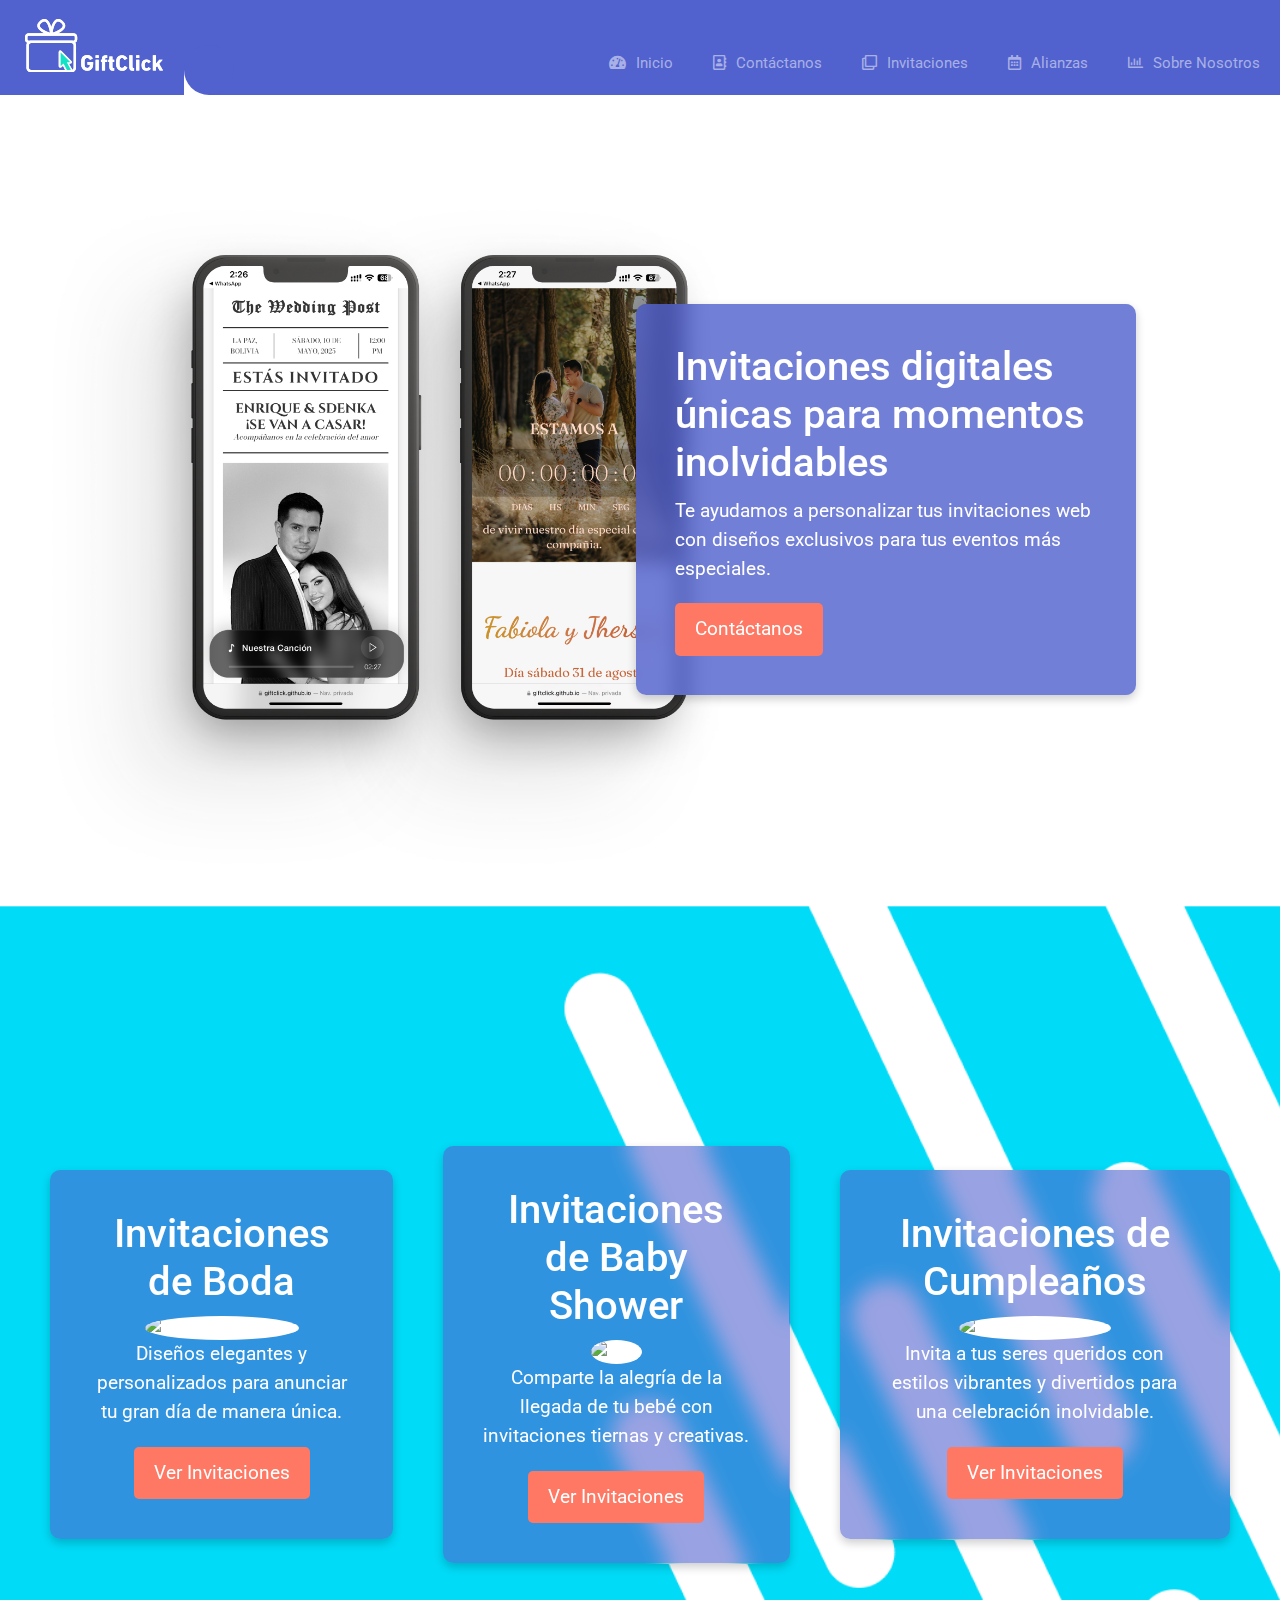
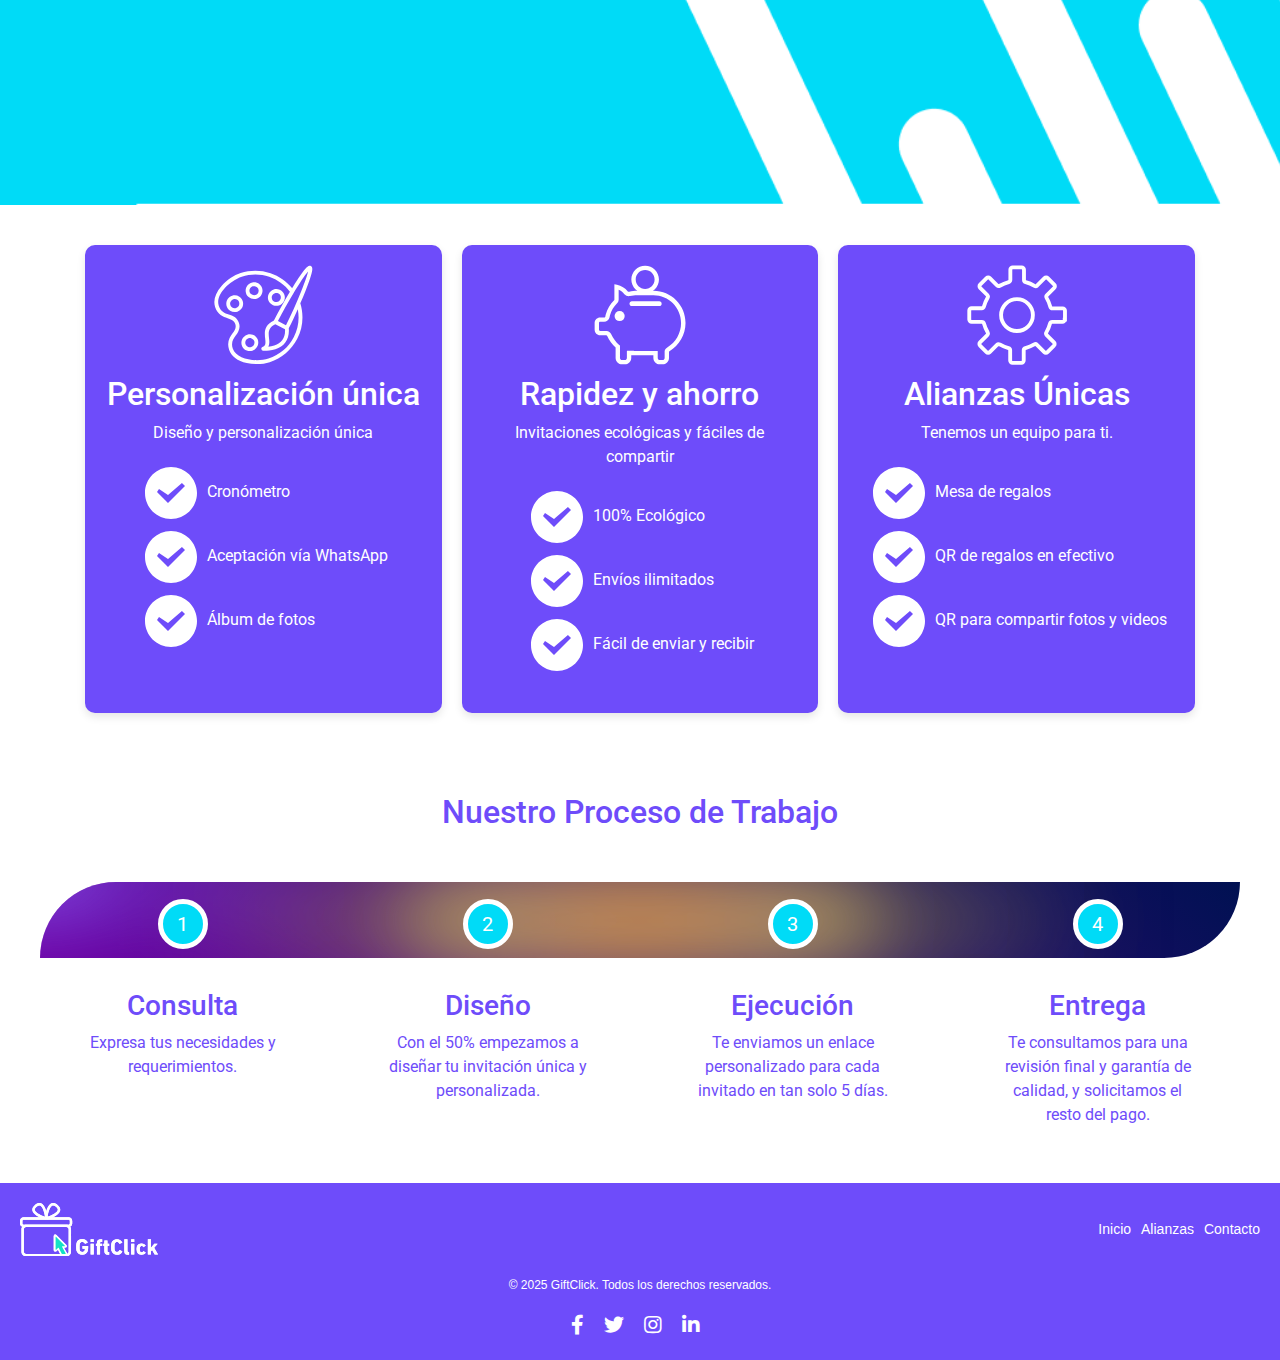
==== commit 494ec032: "loader" ====
--- a/index.html
+++ b/index.html
@@ -112,37 +112,57 @@
                     <div class="left"></div>
                     <div class="right"></div>
                 </div>
-                <li class="nav-item"><a class="nav-link" href="#index"><i
-                            class="fas fa-tachometer-alt"></i>Inicio</a></li>
+                <li class="nav-item"><a class="nav-link" href="#index"><i class="fas fa-tachometer-alt"></i>Inicio</a>
+                </li>
                 <li class="nav-item"><a class="nav-link" href="#contactanos"><i
                             class="far fa-address-book"></i>Contáctanos</a></li>
                 <li class="nav-item"><a class="nav-link" href="#invitaciones"><i
                             class="far fa-clone"></i>Invitaciones</a></li>
                 <li class="nav-item"><a class="nav-link" href="#alianzas"><i
                             class="far fa-calendar-alt"></i>Alianzas</a></li>
-                <li class="nav-item"><a class="nav-link" href="#sobre-nosotros"><i
-                            class="far fa-chart-bar"></i>Sobre Nosotros</a></li>
+                <li class="nav-item"><a class="nav-link" href="#sobre-nosotros"><i class="far fa-chart-bar"></i>Sobre
+                        Nosotros</a></li>
             </ul>
         </div>
     </nav>
     <main id="main-content" style="position: relative;">
-        <div id="loader" style="
-        position: fixed;
-        top: 0; left: 0;
-        width: 100vw;
-        height: 100vh;
-        background: white;
-        z-index: 9999;
-        display: flex;
-        justify-content: center;
-        align-items: center;
-        font-size: 1.5rem;
-        color: #6E4CFA;
-        transition: opacity 0.3s ease;
-        display: none;
-        ">
-        Cargando...
-    </div>
+        <div id="content-loader" class="content-loader">
+            <div class="spinner"></div>
+        </div>
+        <style>
+            .content-loader {
+                position: absolute;
+                top: 0;
+                left: 0;
+                width: 100%;
+                height: 100%;
+                background-color: white;
+                display: flex;
+                justify-content: center;
+                align-items: center;
+                z-index: 100;
+                display: none;
+            }
+
+            .spinner {
+                width: 40px;
+                height: 40px;
+                border: 4px solid #f3f3f3;
+                border-top: 4px solid #3498db;
+                border-radius: 50%;
+                animation: spin 1s linear infinite;
+            }
+
+            @keyframes spin {
+                0% {
+                    transform: rotate(0deg);
+                }
+
+                100% {
+                    transform: rotate(360deg);
+                }
+            }
+        </style>
         <!-- Aquí se cargará el contenido dinámico -->
         <section class="hero">
             <div class="hero-content">
@@ -150,7 +170,7 @@
                 <p>Te ayudamos a personalizar tus invitaciones web con diseños exclusivos para tus eventos más
                     especiales.
                 </p>
-                <a href="#">Contáctanos</a>
+                <a href="#contactanos">Contáctanos</a>
             </div>
         </section>
         <section class="hero1">
@@ -163,7 +183,7 @@
                         height="80" width="80" loading="lazy" alt="wedding invitations">
                 </picture>
                 <p>Diseños elegantes y personalizados para anunciar tu gran día de manera única.</p>
-                <a href="#">Ver Invitaciones</a>
+                <a href="#invitaciones">Ver Invitaciones</a>
             </div>
             <div class="hero-content1">
                 <h1>Invitaciones de Baby Shower</h1>
@@ -174,7 +194,7 @@
                         height="80" width="80" loading="lazy" alt="baby">
                 </picture>
                 <p>Comparte la alegría de la llegada de tu bebé con invitaciones tiernas y creativas.</p>
-                <a href="#">Ver Invitaciones</a>
+                <a href="#invitaciones">Ver Invitaciones</a>
             </div>
             <div class="hero-content1">
                 <h1>Invitaciones de Cumpleaños</h1>
@@ -185,7 +205,7 @@
                         height="80" width="80" loading="lazy" alt="birthday invitations">
                 </picture>
                 <p>Invita a tus seres queridos con estilos vibrantes y divertidos para una celebración inolvidable.</p>
-                <a href="#">Ver Invitaciones</a>
+                <a href="#invitaciones">Ver Invitaciones</a>
             </div>
         </section>
         <section class="services">
@@ -498,9 +518,9 @@
                 </svg>
             </div>
             <div class="footer-links">
-                <a href="#">Inicio</a>
-                <a href="#">Servicios</a>
-                <a href="#">Contacto</a>
+                <a href="#index">Inicio</a>
+                <a href="#alianzas">Alianzas</a>
+                <a href="#contactanos">Contacto</a>
             </div>
         </div>
         <div class="footer-bottom">
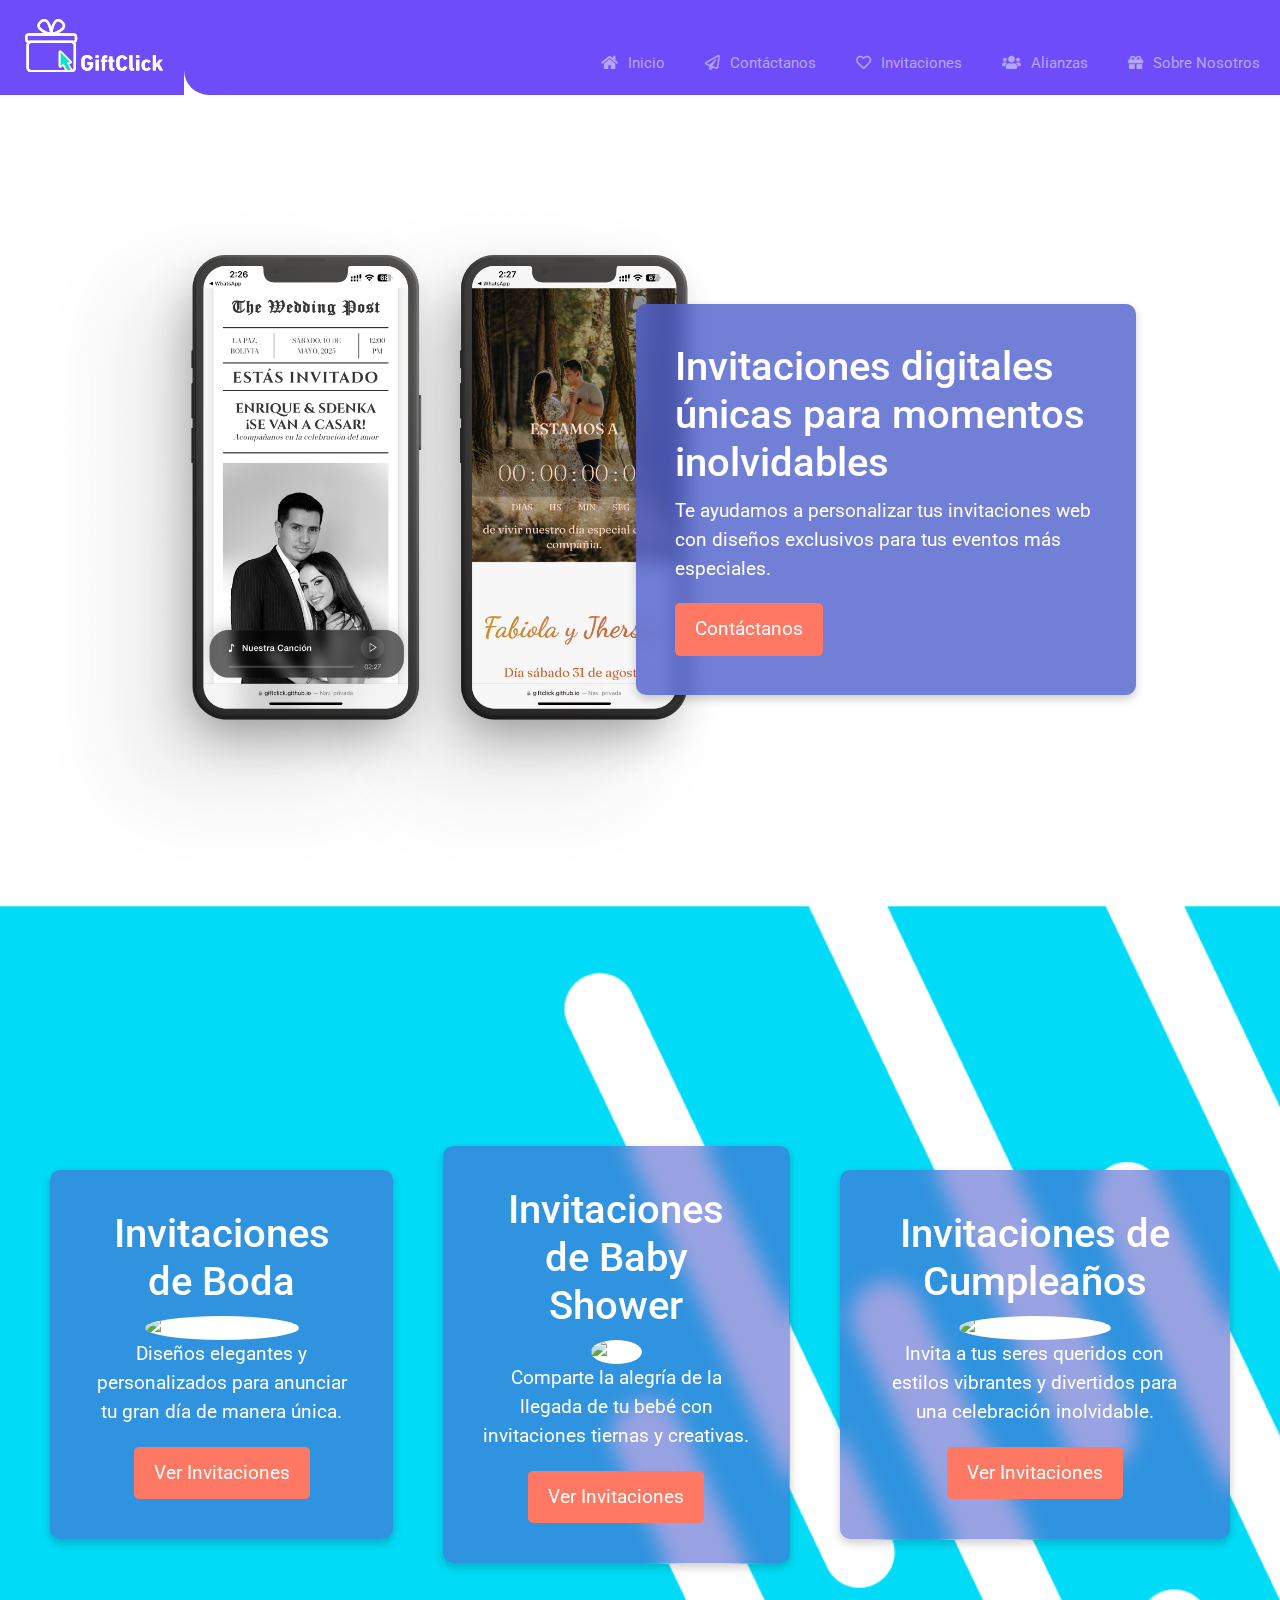
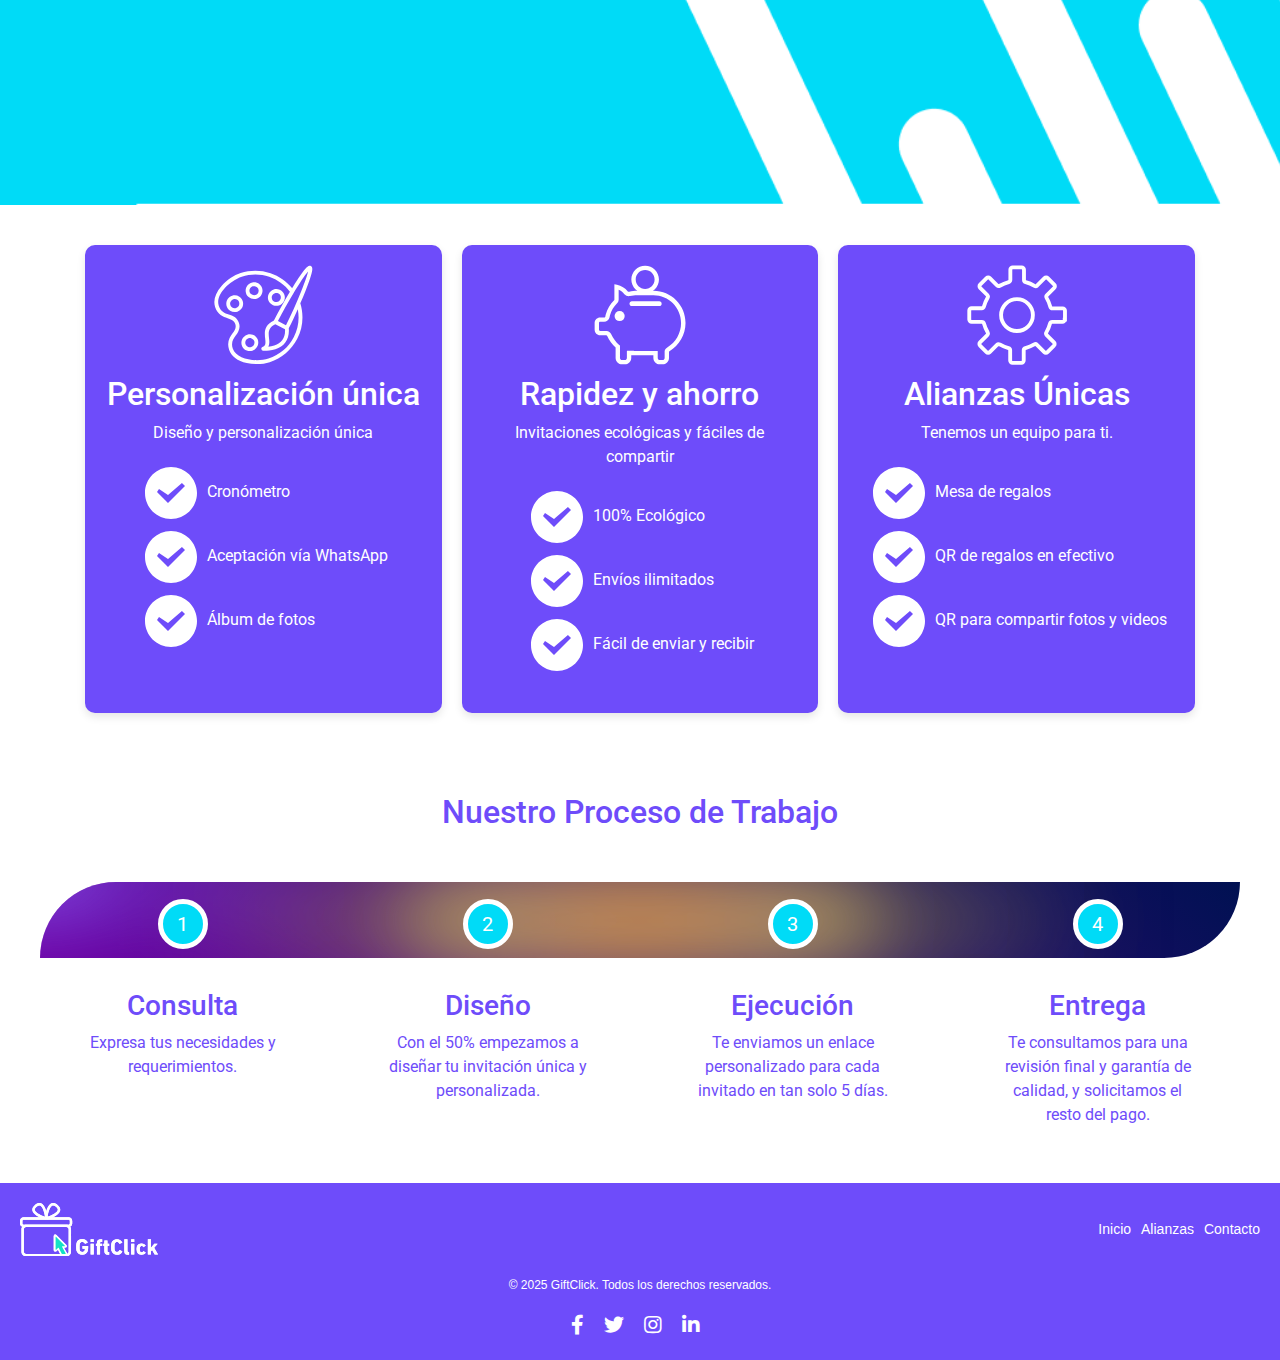
==== commit 4cb792d5: "update navbar icons and adjust styles for loader and footer spacing" ====
--- a/index.html
+++ b/index.html
@@ -112,15 +112,15 @@
                     <div class="left"></div>
                     <div class="right"></div>
                 </div>
-                <li class="nav-item"><a class="nav-link" href="#index"><i class="fas fa-tachometer-alt"></i>Inicio</a>
+                <li class="nav-item"><a class="nav-link" href="#index"><i class="fas fa-home"></i>Inicio</a>
                 </li>
                 <li class="nav-item"><a class="nav-link" href="#contactanos"><i
-                            class="far fa-address-book"></i>Contáctanos</a></li>
+                            class="far fa-paper-plane"></i>Contáctanos</a></li>
                 <li class="nav-item"><a class="nav-link" href="#invitaciones"><i
-                            class="far fa-clone"></i>Invitaciones</a></li>
+                            class="far fa-heart"></i>Invitaciones</a></li>
                 <li class="nav-item"><a class="nav-link" href="#alianzas"><i
-                            class="far fa-calendar-alt"></i>Alianzas</a></li>
-                <li class="nav-item"><a class="nav-link" href="#sobre-nosotros"><i class="far fa-chart-bar"></i>Sobre
+                            class="fa fa-users"></i>Alianzas</a></li>
+                <li class="nav-item"><a class="nav-link" href="#sobre-nosotros"><i class="fa fa-gift"></i>Sobre
                         Nosotros</a></li>
             </ul>
         </div>
--- a/styles.css
+++ b/styles.css
@@ -22,7 +22,7 @@
 }
 
 .navbar-mainbg {
-  background-color: #5161ce;
+  background-color: #6e4cfa;
   padding: 0px;
 }
 
@@ -110,7 +110,7 @@
   width: 50px;
   height: 50px;
   border-radius: 50%;
-  background-color: #5161ce;
+  background-color: #6e4cfa;
 }
 .hori-selector .right:before {
   bottom: 0;
@@ -602,13 +602,13 @@
     justify-content: center;
     text-align: center;
     display: block;
-    margin-bottom: 450px;
+    margin-bottom: 550px;
   }
   .hero-content1 {
     width: 90%;
     padding: 20px;
     margin-right: 0;
-    margin-bottom: 45px;
+    margin-bottom: 25px;
   }
   .hero-content1 h1 {
     font-size: 2rem;
